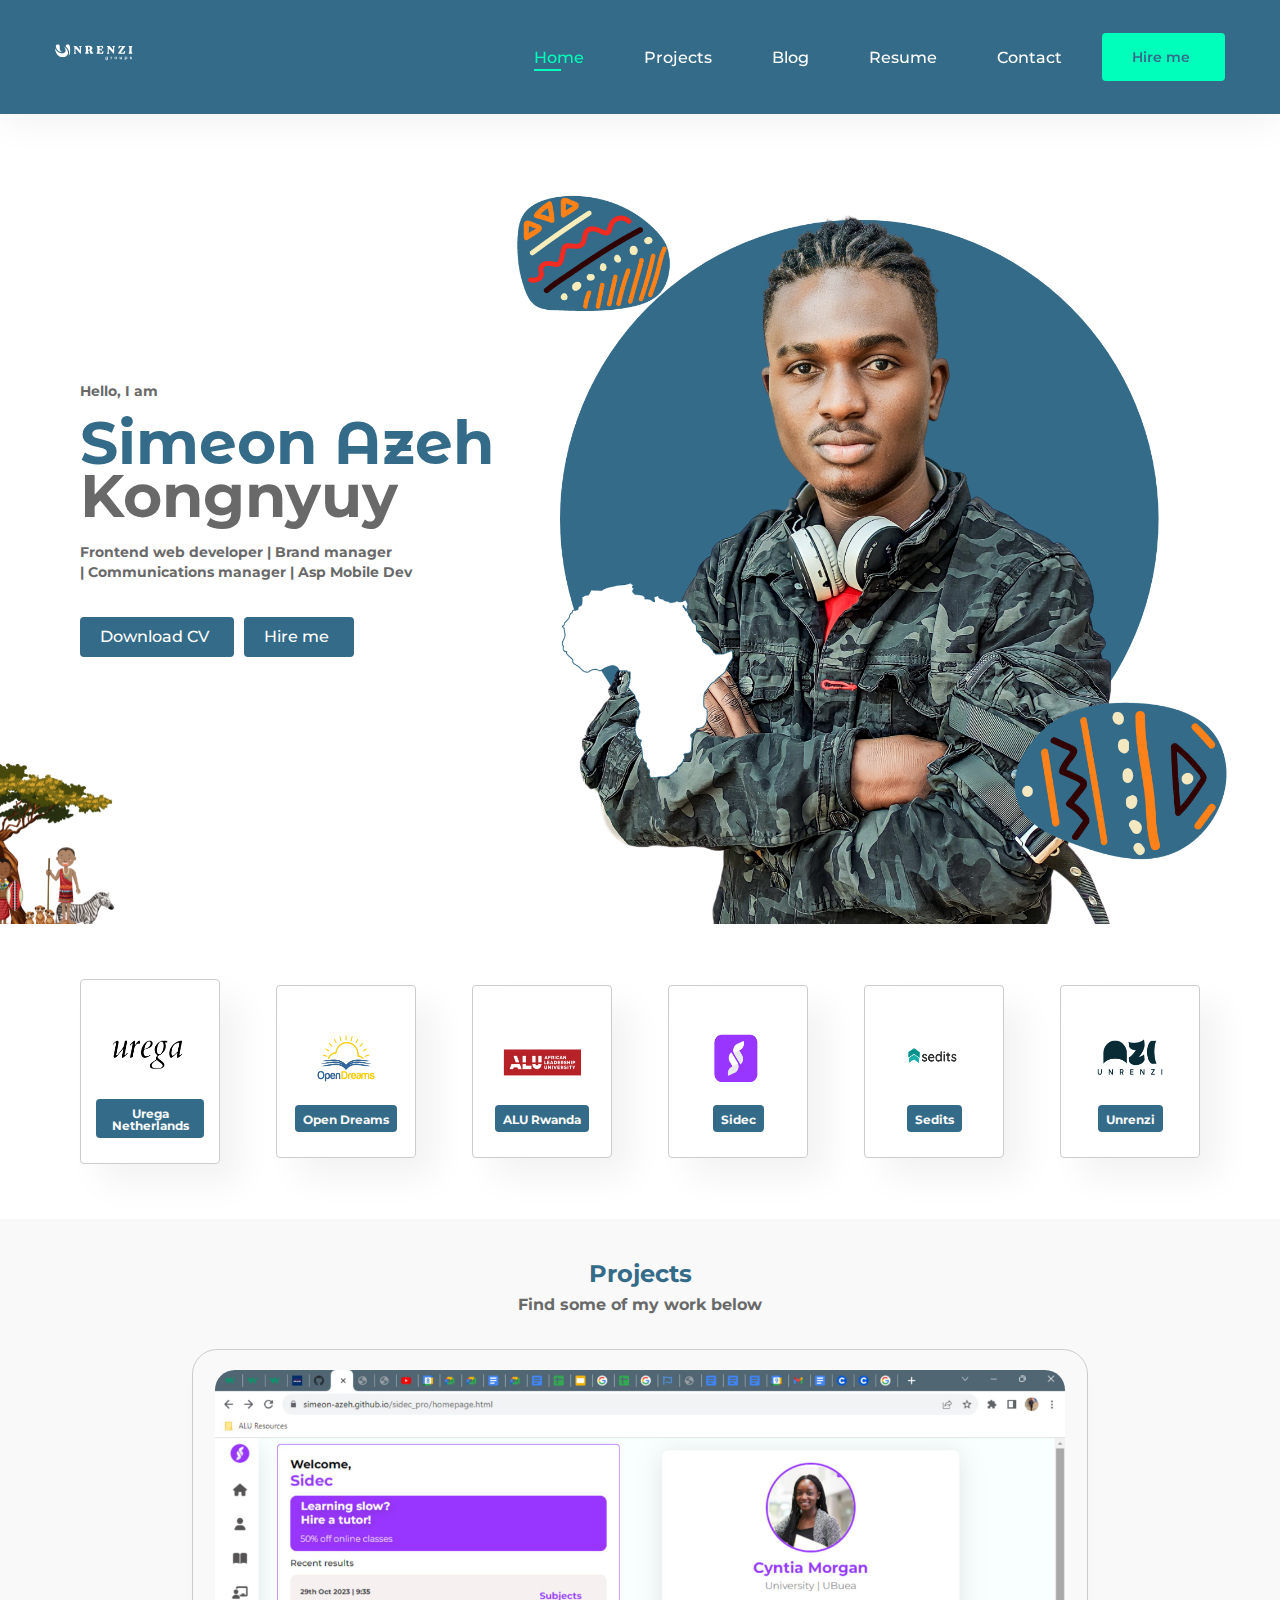
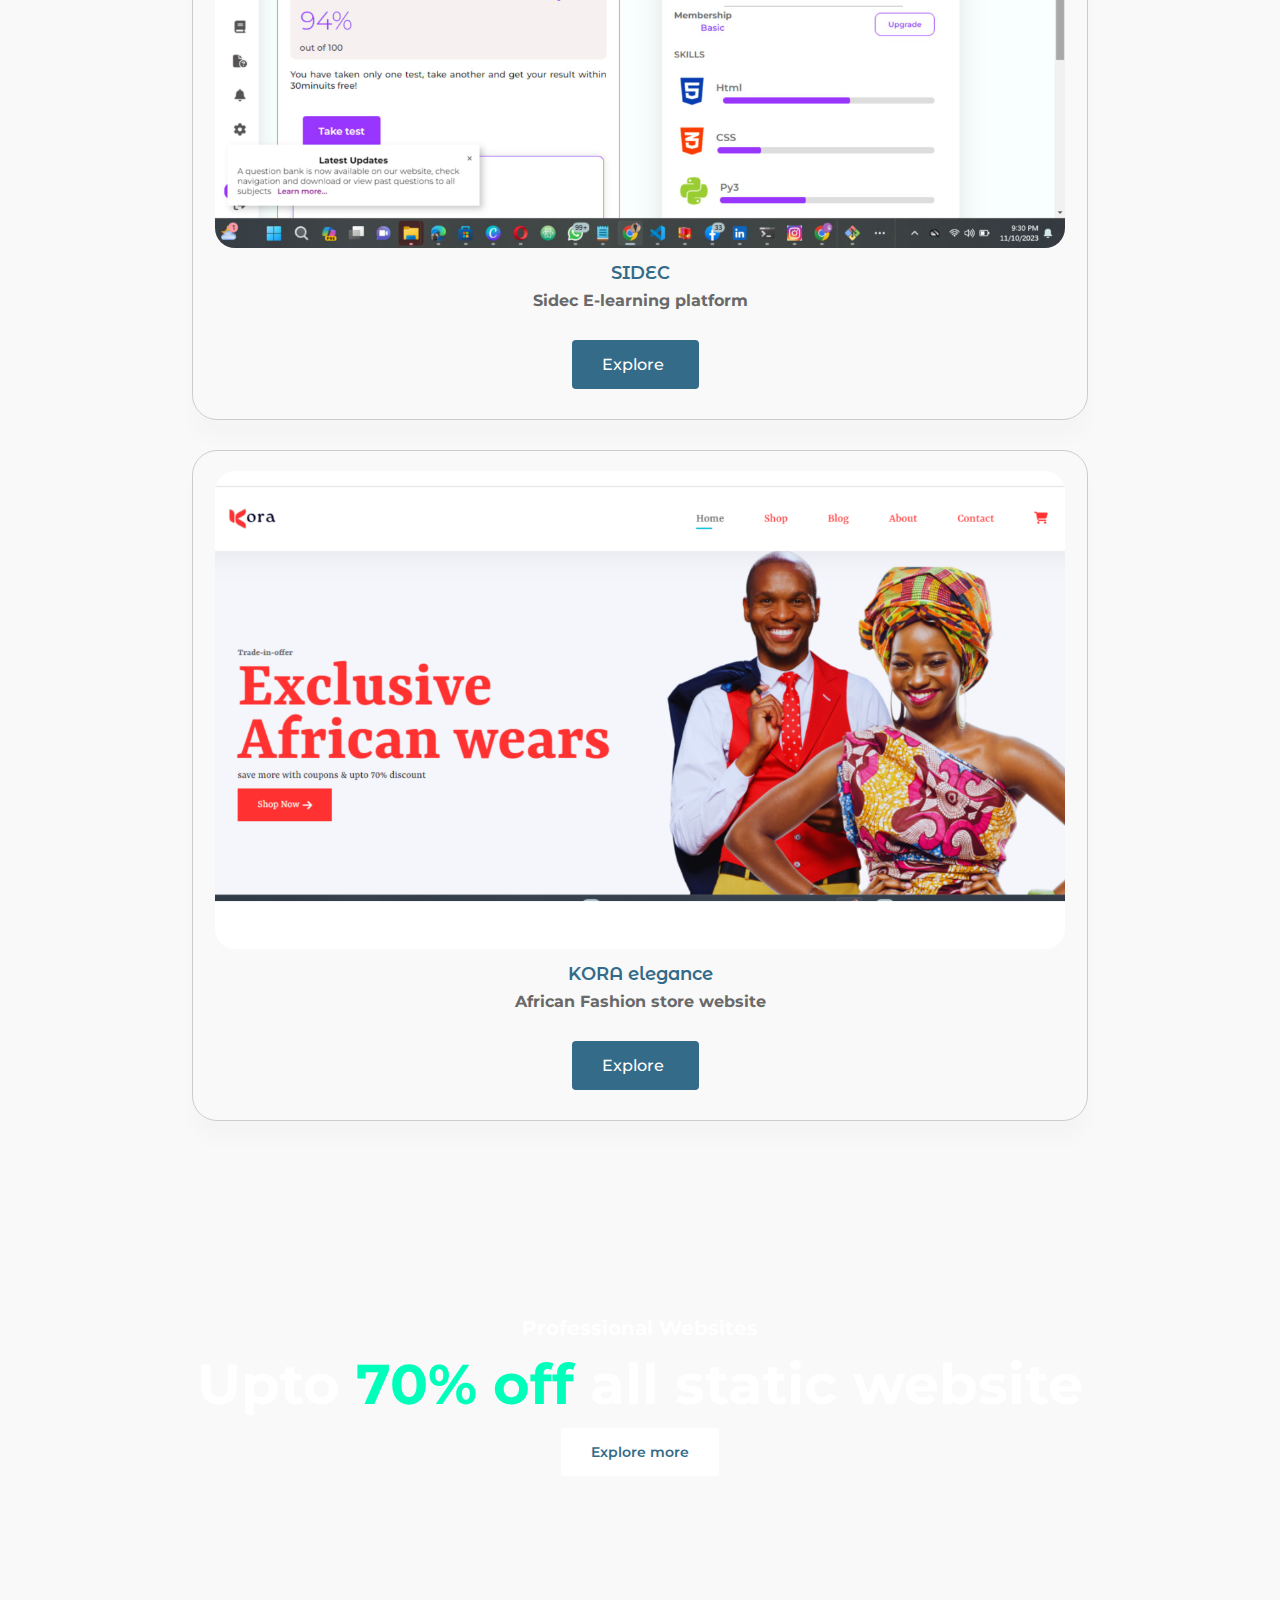
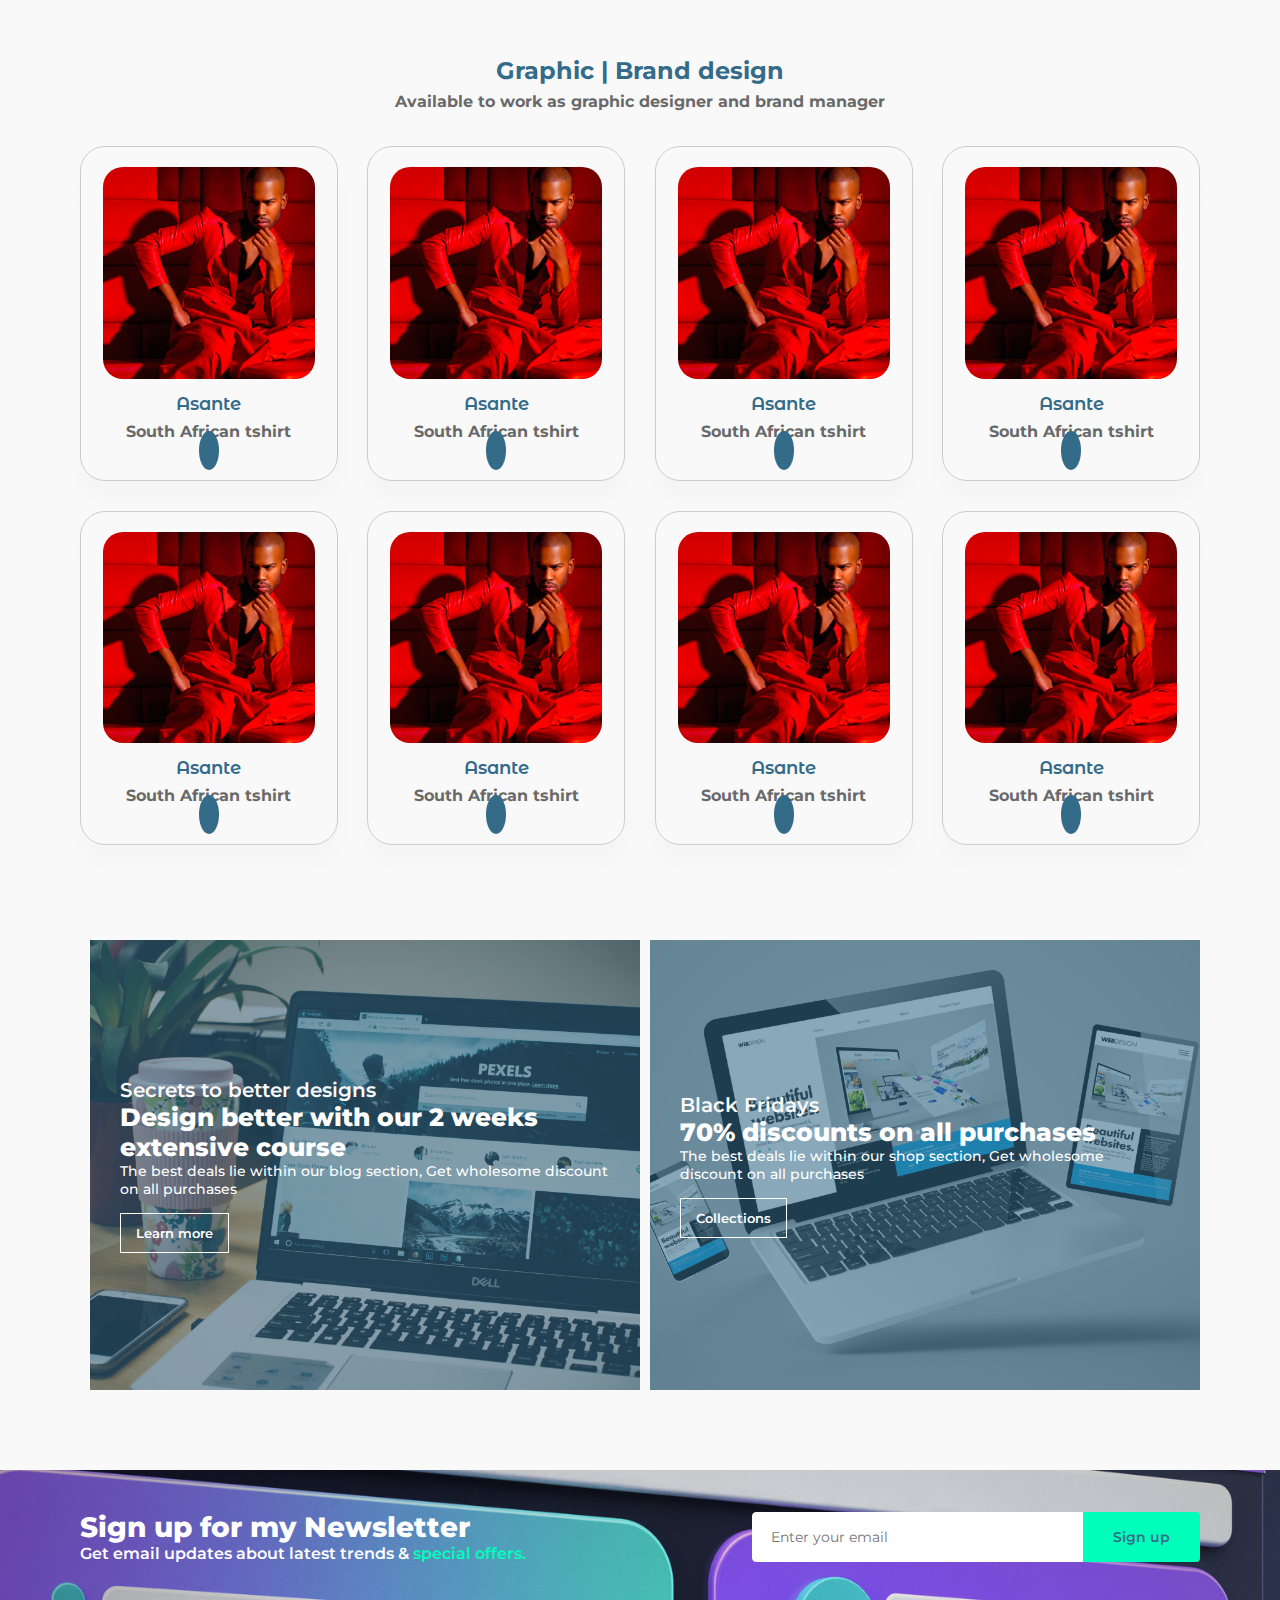
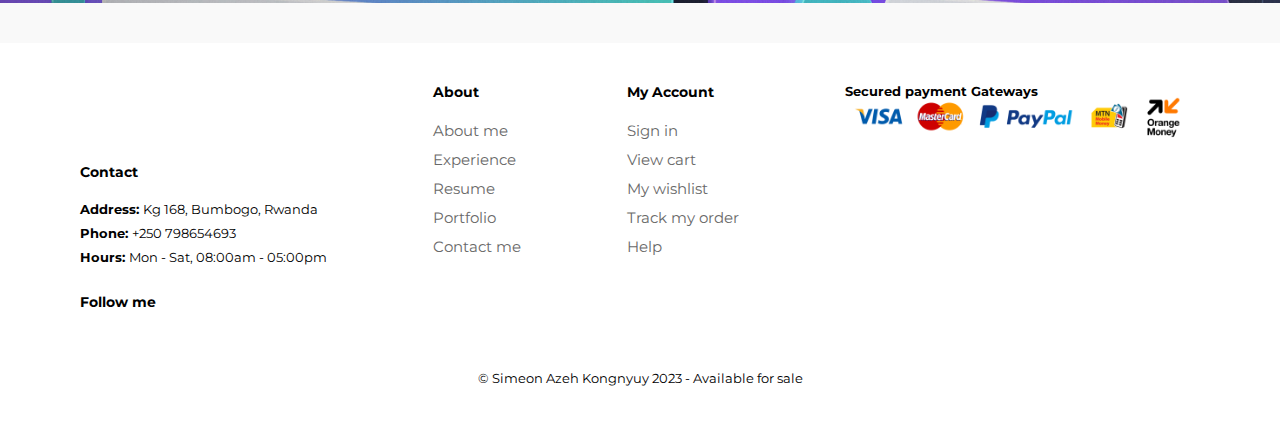
==== index.html @ 3a06b21d "first" ====
<!DOCTYPE html>
<html lang="en">
<head>
    <meta charset="UTF-8">
    <meta name="viewport" content="width=device-width, initial-scale=1.0">
    <title>kora</title>
    <link rel="stylesheet" href="style.css">
    <link rel="icon" href="images/1.png" type="image/png">
    <link rel="stylesheet" href="https://cdnjs.cloudflare.com/ajax/libs/font-awesome/6.4.2/css/all.min.css" integrity="sha512-z3gLpd7yknf1YoNbCzqRKc4qyor8gaKU1qmn+CShxbuBusANI9QpRohGBreCFkKxLhei6S9CQXFEbbKuqLg0DA==" crossorigin="anonymous" referrerpolicy="no-referrer" />
    <link rel="preconnect" href="https://fonts.googleapis.com">
    <link rel="preconnect" href="https://fonts.googleapis.com">
    <link rel="preconnect" href="https://fonts.gstatic.com" crossorigin>
    <link href="https://fonts.googleapis.com/css2?family=Montserrat+Alternates:wght@200;300;400;500;600;700;800;900&family=Montserrat:ital,wght@0,100;0,300;0,400;0,500;0,600;0,700;0,800;0,900;1,900&display=swap" rel="stylesheet">
</head>
<body>
    <section id="header">
        <a href="#"><img src="images/logo.svg" class="logo"></a>
        <div>
            <ul id="navbar">
                <li><a href="index.html" class="active">Home</a></li>
                <li><a href="shop.html">Projects</a></li>
                <li><a href="blog.html">Blog</a></li>
                <li><a href="about.html">Resume</a></li>
                <li><a href="contact.html">Contact</a></li>
                <button class="normal hire">Hire me<i class="fa-solid fa-arrow-right"></i></button>
                <a href="#" id="close"><i class="fa-solid fa-xmark"></i></a>
            </ul>
        </div>
        <div id="mobile">
            <i id="bar" class="fa-solid fa-bars"></i>
        </div>
    </section>

    <section id="hero">
        <h4>Hello, I am</h4>
        <h2>Simeon Azeh
            <br><span>Kongnyuy</span></h2>
        <h4>Frontend web developer | Brand manager <br>
            | Communications manager | Asp Mobile Dev</h4></p>
        <div class="hero-buts">
            <button class="normal hire">Download CV<i class="fa-solid fa-download"></i></button>
            <button class="normal hire">Hire me<i class="fa-solid fa-arrow-right"></i></button>
        </div>
    </section>

    <section id="feature" class="section-p1">
        <div class="fe-box">
            <img src="images/4.png">
            <a href="https://urega.org/" class="tooltip" target="_blank" title="Visit the company website"><h6>Urega Netherlands</h6></a>
        </div>

        <div class="fe-box">
            <img src="images/5.png">
            <a href="https://open-dreams.org/" class="tooltip" target="_blank" title="Visit the company website"><h6>Open Dreams</h6></a>
        </div>

        <div class="fe-box">
            <img src="images/3.png">
            <a href="https://www.alueducation.com/" class="tooltip" target="_blank" title="Visit the company website"><h6>ALU Rwanda</h6></a>
        </div>

        <div class="fe-box">
            <img src="images/discounts.png">
            <a href="#" class="tooltip" title="Visit the company website"><h6>Sidec</h6></a>
        </div>

        <div class="fe-box">
            <img src="images/2.png">
            <h6>Sedits</h6>
        </div>

        <div class="fe-box">
            <img src="images/6.png">
            <h6>Unrenzi</h6>
        </div>
    </section>

    <section id="product1" class="section-p1">
        <h2>Projects</h2>
        <h5>Find some of my work below</h5>
        <div class="pro-container">
            <div class="pro">
                <img src="images/15.jpg" alt="asante">
                <div class="des">
                    <span>SIDEC</span>
                    <h5>Sidec E-learning platform</h5>
                </div>
                    <button class="normal e-buts">Explore<i class="fa-solid fa-arrow-right"></i></button>
            </div>

            <div class="pro">
                <img src="images/14.jpg" alt="asante">
                <div class="des">
                    <span>KORA elegance</span>
                    <h5>African Fashion store website</h5>
                </div>
                <button class="normal e-buts">Explore<i class="fa-solid fa-arrow-right"></i></button>
            </div>

        </div>
    </section>

    <section id="banner" class="section-m1">
        <h4>Professional Websites</h4>
        <h2>Upto <span>70% off</span> all static website</h2>
        <button class="normal-2">Explore more</button>
    </section>

    <section id="product1" class="section-p1 section-col">
        <h2>Graphic | Brand design</h2>
        <h5>Available to work as graphic designer and brand manager</h5>
        <div class="pro-container-2">
            <div class="pro-2">
                <img src="images/7.jpg" alt="asante">
                <div class="des">
                    <span>Asante</span>
                    <h5>South African tshirt</h5>
                    <i class="fa-solid fa-eye"></i>
                 </div>

            </div>

            <div class="pro-2">
                <img src="images/7.jpg" alt="asante">
                <div class="des">
                    <span>Asante</span>
                    <h5>South African tshirt</h5>
                    <i class="fa-solid fa-eye"></i>
                 </div>

            </div>

            <div class="pro-2">
                <img src="images/7.jpg" alt="asante">
                <div class="des">
                    <span>Asante</span>
                    <h5>South African tshirt</h5>
                    <i class="fa-solid fa-eye"></i>
                 </div>

            </div>

            <div class="pro-2">
                <img src="images/7.jpg" alt="asante">
                <div class="des">
                    <span>Asante</span>
                    <h5>South African tshirt</h5>
                    <i class="fa-solid fa-eye"></i>
                 </div>

            </div>
            <div class="pro-2">
                <img src="images/7.jpg" alt="asante">
                <div class="des">
                    <span>Asante</span>
                    <h5>South African tshirt</h5>
                    <i class="fa-solid fa-eye"></i>
                 </div>

            </div>
            <div class="pro-2">
                <img src="images/7.jpg" alt="asante">
                <div class="des">
                    <span>Asante</span>
                    <h5>South African tshirt</h5>
                    <i class="fa-solid fa-eye"></i>
                 </div>

            </div>
            <div class="pro-2">
                <img src="images/7.jpg" alt="asante">
                <div class="des">
                    <span>Asante</span>
                    <h5>South African tshirt</h5>
                    <i class="fa-solid fa-eye"></i>
                 </div>

            </div>
            <div class="pro-2">
                <img src="images/7.jpg" alt="asante">
                <div class="des">
                    <span>Asante</span>
                    <h5>South African tshirt</h5>
                    <i class="fa-solid fa-eye"></i>
                 </div>

            </div>
           
        </div>
    </section>

    <section id="sm-banner" class="section-p1">
        <div class="banner-box">
            <h4>Secrets to better designs</h4>
            <h2>Design better with our 2 weeks extensive course</h2>
            <span>The best deals lie within our blog section, Get wholesome discount on all purchases</span>
            <button class="white">Learn more</button>
        </div>

        <div class="banner-box banner-box2">
            <h4>Black Fridays</h4>
            <h2>70% discounts on all purchases</h2>
            <span>The best deals lie within our shop section, Get wholesome discount on all purchases</span>
            <button class="white">Collections</button>
        </div>
    </section>

 
<section id="newsletter" class="section-p1 section-m1">
    <div class="newstext">
        <h4>Sign up for my Newsletter</h4>
        <p>Get email updates about latest trends & <span>special offers.</span></p>
    </div>
    <div class="form">
        <input type ="text" placeholder="Enter your email">
        <button class="normal">Sign up</button>
    </div>
</section>
    <button id="scrollToTopButton" onclick="scrollToTop()">
        <i class="fa-solid fa-angle-up"></i>
    </button>


<footer class="section-p1 img-con">
    <div class="col">
        <img id="img-logo" class="logo" src="images/logo.svg">
        <h4>Contact</h4>
        <p><strong>Address: </strong>Kg 168, Bumbogo, Rwanda</p>
        <p><strong>Phone: </strong>+250 798654693</p>
        <p><strong>Hours: </strong>Mon - Sat, 08:00am - 05:00pm</p>

        <div class="follow">
            <h4>Follow me</h4>
            <div class="icons">
                <i class="fa-brands fa-facebook"></i>
                <i class="fa-brands fa-square-instagram"></i>
                <i class="fa-brands fa-square-x-twitter"></i>
                <i class="fa-brands fa-pinterest"></i>
                <i class="fa-brands fa-youtube"></i>
            </div>
        </div>
    </div>

    <div class="col">
        <h4>About</h4>
        <a href="#">About me</a>
        <a href="#">Experience</a>
        <a href="#">Resume</a>
        <a href="#">Portfolio</a>
        <a href="#">Contact me</a>
    </div>

    <div class="col">
        <h4>My Account</h4>
        <a href="#">Sign in</a>
        <a href="#">View cart</a>
        <a href="#">My wishlist</a>
        <a href="#">Track my order</a>
        <a href="#">Help</a>
    </div>

    <div class="col install">
        <h5>Secured payment Gateways</h5>
        <img id="gateway-l" src="images/getway.png" alt="">
    </div>
    <div class="copyright">
        <p>&copy; Simeon Azeh Kongnyuy 2023 - Available for sale
        </p>
    </div>
</footer>

    <script>
        // Function to scroll to the top of the page
        function scrollToTop() {
            window.scrollTo({
                top: 0,
                behavior: 'smooth' // Add smooth scrolling behavior
            });
        }
    
        // Show the scroll-to-top button when the user scrolls down
        window.onscroll = function () {
            scrollFunction();
        };
    
        function scrollFunction() {
            var scrollToTopButton = document.getElementById("scrollToTopButton");
            if (document.body.scrollTop > 20 || document.documentElement.scrollTop > 20) {
                scrollToTopButton.style.display = "block";
            } else {
                scrollToTopButton.style.display = "none";
            }
        }
    </script>  

    <!--Javascript for toggling navbar on smaller screen-->
    <script>
        const bar = document.getElementById('bar');
        const close = document.getElementById('close');
        const nav = document.getElementById('navbar');

        if (bar) {
            bar.addEventListener ('click', () =>{
                nav.classList.add('active')
            })
        }

        if (close) {
            close.addEventListener ('click', () => {
                nav.classList.remove('active');
            })
        }
    </script>
</body>
</html>
---- style.css ----
* {
    margin: 0;
    padding: 0;
    box-sizing: border-box;
    font-family: 'Montserrat', sans-serif;

}
:root {
    --primary-color: #336b89;
}
body {
    background: #f9f9f9;
}
#header {
display: flex;
align-items: center;
justify-content: space-between;
padding: 5px 15px;
background: #336b89;
box-shadow: 0 10px 35px 0 rgba(0, 0, 0, 0.05);
z-index: 999;
position: sticky;
top: 0;
left: 0;

}
#header img {
    width: 100%;
    height: 100px;
    margin-left: 20px;
}
#navbar {
    display: flex;
    align-items: center;
    justify-content: center;
}
#navbar li {
    list-style: none;
    position: relative;
    padding: 0 20px;
    margin-right: 20px;
}
#navbar .hire {
    margin-right: 40px;
}
#navbar .hire .fa-arrow-right {
    margin-left: 5px;
}

#navbar li a{
    text-decoration: none;
    font-size: 16px;
    color: #fff;
    font-weight: 500;
    transition: all 0.4s ease;
}

#navbar li a:hover,
#navbar li a.active {
    color: #00FFBA;
}
#navbar li a.active::after,
#navbar li a:hover::after {
    content: "";
    width: 30%;
    height: 2px;
    background: #00FFBA;
    position: absolute;
    bottom: -4px;
    left: 20px;
}
#mobile {
display: none;
align-items: center;
}
#close {
display: none;
}
.normal {
font-size: 14px;
font-weight: 600;
padding: 15px 30px;
color: #336b89;
background-color: #00FFBA;
border-radius: 4px;
cursor: pointer;
border: none;
outline: none;
transition: 0.2s ease;
}
.normal-2 {
    font-size: 14px;
font-weight: 600;
padding: 15px 30px;
color: #336b89;
background-color: #fff;
border-radius: 4px;
cursor: pointer;
border: none;
outline: none;
transition: 0.2s ease;
}
button.normal-2:hover {
    background-color: #3789b6;
}
.white {
font-size: 13px;
font-weight: 600;
padding: 11px 15px;
color: #fff;
background-color: transparent;
cursor: pointer;
border: 1px solid #fff;
outline: none;
transition: 0.3s ease;
}

#hero {
background-image: url("images/herobanner.png");
height: 90vh;
background-position: top 25% right 0;
background-size: cover;
padding: 0 80px;
display: flex;
flex-direction: column;
align-items: flex-start;
justify-content: center;

}
#hero h4 {
padding-bottom: 5px;
font-size: 14px;
color: #696969;
line-height: 20px;
}

#hero h2 {
color: #336b89;
font-size: 60px;
font-family: 'Montserrat Alternates', sans-serif;
line-height: 53px;
margin-top: 10px;
margin-bottom: 20px;
}
#hero h2 span {
    color: #696969;
    
}
#hero .hero-buts {
    display: flex;
    justify-content: center;
    align-items: center;
}
#hero .hero-buts button {
    margin: 30px 10px 0 0;
    border-radius: 4px;
    font-size: 16px;
    font-weight: 500;
    background-color: #336b89;
    padding: 10px 20px;
    color: #fff;
   
}
#hero .hero-buts button:hover {
    box-shadow: 0 0 0 2px #fff, 0 0 0 3px var(--primary-color);
}

#hero h1 {
font-weight: 400px;
margin-top: 10px;
}


#hero i {
font-size: 16px;
margin-left: 5px;
vertical-align: middle;
}

#hero .fa-arrow-right {
margin-top: 0;
}
#feature {
display: flex;
background-color: #fff;
align-items: center;
justify-content: space-between;
flex-wrap: wrap;
}
.section-p1 {
padding: 40px 80px;
}
.section-p1 .fe-box img {
margin-bottom: -10px;
width: 100%;
height: 100px;
}
#feature .fe-box {
width: 140px;
text-align: center;
padding: 25px 15px;
box-shadow: 20px 20px 34px rgba(0, 0, 0, 0.05);
border: 1px solid #ccc;
border-radius: 4px;
margin: 15px 0;
transition: 0.3s ease;
}

#feature .fe-box:hover {
box-shadow: 10px 10px 54px rgba(70, 622, 211, 0.1);
}

#feature .fe-box h6 {
display: inline-block;
padding: 9px 8px 6px 8px;
line-height: 1;
border-radius: 4px;
color: #f9f9f9;
background-color: #336b89;
font-size: 12px;
}

#product1 {
text-align: center;
background-color: #f9f9f9;
}

.section-col {
background-color: #fff;
}
#product1 h2 {
color: #336b89;
}

#product1 .pro-container {
display: flex;
align-items: center;
justify-content: center;
padding-top: 20px;
flex-wrap: wrap;
}
#product1 .pro-container-2 {
    justify-content: space-between;
}


#product1 .pro {
position: relative;
text-align: center;
width: 80%;
min-width: 200px;
border-radius: 25px;
cursor: pointer;
padding: 10px 22px;
border: 1px solid #ccc;
margin: 15px 0;
box-shadow: 0px 20px 20px 0 rgba(0, 0, 0, 0.02);
transition: 0.3s ease;
}
#product1 .pro-2 {
    position: relative;
    text-align: center;
    width: 28%;
    min-width: 200px;
    border-radius: 25px;
    cursor: pointer;
    padding: 10px 22px;
    border: 1px solid #ccc;
    margin: 15px -10 -10px 10px;
    box-shadow: 0px 20px 20px 0 rgba(0, 0, 0, 0.02);
    transition: 0.3s ease;
    }
#product1 .pro .e-buts {
    margin: 20px 10px 20px 0;
    border-radius: 4px;
    font-size: 16px;
    font-weight: 500;
    background-color: #336b89;
    color: #fff;
    transition: 0.3s ease;
}
#product1 .pro .e-buts i {
    margin-left: 5px;
}
#product .pro .e-buts:hover {
   color: #3789b6;
}
#product1 .pro:hover,
#product1 .pro-2:hover {
box-shadow: 0px 20px 20px 0 rgba(0, 0, 0, 0.05);
}

#product1 .pro img,
#product1 .pro-2 img {
width: 100%;
border-radius: 20px;
margin-top: 10px;
}

#product1 .pro .des,
#product1 .pro-2 .des {
text-align: center;
padding: 10px 0;
}

#product1 .pro .des span,
#product1 .pro-2 .des span {
color: #336b89;
font-size: 18px;
font-weight: 600;
text-align: center;
font-family: 'Montserrat Alternates', sans-serif;

}
#product1 .pro .des h5,
#product1 .pro-2 .des h5 {
padding-top: 7px;
color: #696969;
font-size: 16px;
}
#product1  h5{
    padding-top: 7px;
    color: #696969;
    font-size: 16px;
    }

#product1 .des .fa-eye {
    background-color: #336b89;
    color: #fff;
    padding: 10px 10px;
    border-radius:50%;
    margin-top: 20px;
    transition: 0.3s ease;
}
#product1 .des .fa-eye:hover {
    background-color: #3789b6;
}

#product1 .pro .des h4,
#product1 .pro-2 .des h4 {
padding-top: 7px;
font-size: 16px;
font-weight: 400;
color: #696969;
}
#product1 .pro-container-2 {
    display: flex;
justify-content: space-between;
padding-top: 20px;
flex-wrap: wrap;
}
#product1 .pro-2 {
    position: relative;
    width: 23%;
    min-width: 250px;
    border-radius: 25px;
    cursor: pointer;
    padding: 10px 22px;
    border: 1px solid #ccc;
    margin: 15px 0;
    box-shadow: 0px 20px 20px 0 rgba(0, 0, 0, 0.02);
    transition: 0.3s ease;
    }


#scrollToTopButton {
display: none; /* Initially hide the button */
position: fixed;
bottom: 20px;
right: 30px; /* Adjust the right position */
background-color: #336b89; /* Button background color */
color: #fff; /* Text color */
border: none;
border-radius: 10px; /* Make it a circle */
cursor: pointer;
padding: 10px;
z-index: 99; /* Ensure it's above other content */
transition: 0.5s ease ;
font-weight: 600;
}
    #scrollToTopButton i {
font-size: 20px;
font-weight: 600;
}

#scrollToTopButton:hover {
color: #f9f9f9;
background-color: #3789b6; /* Hover color */
}
.section-m1 {
margin: 40px 0;
}

#banner {
display: flex;
flex-direction: column;
justify-content: center;
align-items: center;
text-align: center;
background-image: url("images/banner2.png");
width: 100%;
height: 40vh;
background-size: cover;
background-position: center;
}

#banner h4 {
color: #fff;
font-size: 20px;
}

#banner h2 {
color: #fff;
font-size: 56px;
padding: 10px 0;
}

#banner h2 span {
color: #00FFBA;
}
#banner button:hover {
color: #336b89;
background-color: #00FFBA;
}
#sm-banner {
display: flex;
justify-content: center;
align-items: center;
}
#sm-banner .banner-box {
display: flex;
flex-direction: column;
justify-content: center;
align-items: flex-start;
background-image: url("images/banner3.png");
min-width: 550px;
height: 50vh;
background-size: cover;
background-position: center;
padding: 30px;
margin-left: 10px;
}
#sm-banner .banner-box2 {
background-image: url("images/banner4.png");
}

#sm-banner h4 {
color: #f9f9f9;
font-size: 20px;
font-weight: 600;
}
#sm-banner h2 {
color: #fff;
font-size: 25px;
font-weight: 800;
}
#sm-banner span {
color: #fff;
font-size: 14px;
font-weight: 500;
padding-bottom: 15px;
}
#sm-banner .banner-box:hover button {
background-color: #fff;
color: #336b89;

}
#banner3 {
display: flex;
justify-content: space-between;
flex-wrap: wrap;
padding: 0 80px;
}

#banner3 .banner-box {
display: flex;
flex-direction: column;
justify-content: center;
align-items: flex-start;
background-image: url("images/banner5.png");
min-width: 30%;
height: 30vh;
background-size: cover;
background-position: center;
padding: 20px;
margin-bottom: 20px;
transition: 0.3s ease;
}


#banner3 h2 {
color: #ff3131;
background-color: #fff;
padding: 8px 15px;
margin-bottom: 10px;
font-weight: 900;
font-size: 22px;
}

#banner3 h3 {
color: #fff;
font-weight: 800;
font-size: 16px;
}
#banner3 .banner-box2 {
background-image: url("images/banner6.png");
}

#banner3 .banner-box3 {
background-image: url("images/banner7.png");
}
#newsletter {
display: flex;
justify-content: space-between;
flex-wrap: wrap;
align-items: center;
background-image: url("images/banner8.png");
background-repeat: no-repeat;
background-position: 20% 30%;
}
#newsletter h4 {
font-size: 28px;
font-weight: 800;
color: #fff;
}
#newsletter p {
font-size: 16px;
font-weight: 600;
color: #fff;
}
#newsletter p span {
color: #00FFBA;
}
#newsletter .form{
width: 40%;
display: flex;
}
#newsletter input {
height: 3.125rem;
padding: 0 1.25em;
font-size: 14px;
width: 100%;
border: 1px solid #fff;
border-radius: 4px;
outline: none;
border-top-right-radius: 0;
border-bottom-right-radius: 0;
}



#newsletter button {
white-space: nowrap;
border-top-left-radius: 0;
border-bottom-left-radius: 0;
}
#img-logo {
width: 100%;
height: 50px;
}
.img-con img {
max-width: 100%;
}
#apple-l {
height: 40px;
}
#google-l {
height: 60px;
}
#gateway-l {
height: 120px;
margin-top: -40px;
margin-left: -5px;
}
footer {
display: flex;
flex-wrap: wrap;
justify-content: space-between;
background-color: #fff;
}
footer .col {
display: flex;
flex-direction: column;
align-items: flex-start;
margin-bottom: 20px;
}

footer .logo {
margin-bottom: 30px;
margin-left: -40px;
}

footer h4 {
font-size: 14px;
padding-bottom: 20px;
}
footer p {
font-size: 13px;
margin: 0 0 8px 0;
}

footer a {
font-size: 15px;
text-decoration: none;
color: #696969;
margin-bottom: 10px;
transition: 0.3s ease;
}
footer .follow {
margin-top: 20px;
}
footer .follow i {
color: #696969;
padding-right: 4px;
cursor: pointer;
transition: 0.3s ease;
}
footer .install .row {
border: 1px solid #ccc;
border-radius: 6px;
}
footer .install img {
margin: 10px 0 15px 0;
}
footer .follow i:hover, 
footer a:hover {
color: #336b89;
}
footer .copyright {
width: 100%;
text-align: center;
}
#page-header {
    background: url("images/banner2.png");
    width: 100%;
    height: 40vh;
    background-size: cover;
    display: flex;
    justify-content: center;
    text-align: center; 
    flex-direction: column;
    padding: 14px;
}
#page-header h2,
#page-header p {
    color: #fff;
    
}
#page-header h2 {
    font-size: 36px;
}

#pagination {
    text-align: center;
}
#pagination a {
    text-decoration:none ;
    background-color: #ff3131;
    color: #fff;
    padding: 15px 20px;
    border-radius: 4px;
    font-weight: 600;
}
#pagination a i {
    font-size: 16px;
    font-weight: 600;
}

/* Single product */
#prodetails {
    display: flex;
    margin-top: 20px;
}
#prodetails .single-pro-image {
    width: 40%;
    margin: 50px;
}
.small-img-group {
    display: flex;
    justify-content: space-between;
}
.small-img-col {
    flex-basis: 24%;
    cursor: pointer;
}
#prodetails .single-pro-details {
    width: 50%;
    padding-top: 30px;
}
#prodetails .single-pro-details h4 {
    padding: 40px 0 20px 0;
    color: #ff3131;
}
#prodetails .single-pro-details h2 {
    font-size: 26px;
}
#prodetails .single-pro-details select {
    display: block;
    padding: 5px 10px;
    margin-bottom: 20px;
}
#prodetails .single-pro-details input {
    width: 50px;
    height: 47px;
    padding-left: 10px;
    font-size: 16px;
    margin-right: 10px;
}
#prodetails .single-pro-details button {
    background: #ff3131;
    color: #fff;
}
#prodetails .single-pro-details input:focus {
    outline: none;
}
#prodetails .single-pro-details span {
    line-height: 25px;
  
}
#page-header.blog-header {
    background-image: url("images/banner3.png");
}
#blog {
    padding: 150px 150px 0 150px;
}
#blog .blog-box {
    display: flex;
    align-items: center;
    position: relative;
    width: 100%;
}
#blog .blog-img {
    width: 50%;
    margin-right: 40px;
    padding-bottom: 90px;
}
#blog img {
    width: 100%;
    height: 300px;
    object-fit: cover;
}
#blog .blog-details {
    width: 50%;
}
#blog .blog-details a {
    text-decoration: none;
    font-size: 11px;
    color: #333;
    font-weight: 700;
    position: relative;
    transition: all 0.3s ease;
}
#blog .blog-details a::after {
    content: "";
    width: 50px;
    height: 1px;
    background-color: #333;
    position: absolute;
    top: 5px;
    right: -60px;
}
#blog .blog-details a:hover {
    color: #ff3131;
}
#blog .blog-details a:hover::after {
    background-color: #ff3131;
}
#blog .blog-box h1 {
    position: absolute;
    top: -70px;
    left: 0;
    font-size: 90px;
    font-weight: 800;
    color: #c9cbce;
    z-index: -9;
}
#blog .blog-details h4 {
    margin-bottom: 20px;
}
#blog .blog-details p {
    margin-top: 5px;
}
#page-header.about-header {
    background-image: url("images/blogbanner.png");
}
#about-head {
    display: flex;
    align-items: center;
}
#about-head img {
    width: 50%;
    height: auto;
}
#about-head div {
    padding-left: 40px;
}
#about-app {
    text-align: center;
}
#about-app .video {
    width: 60%;
    height: 100%;
    margin: 30px auto 0 auto;
}
#about-app .video video {
    width: 100%;
    height: 100%;
    border-radius: 20px;
    outline: none;
}


@media (max-width:799px) {
.section-p1 {
    padding: 40px 40px;
}
#mobile i {
    color: #fff;
}
#navbar {
    display: flex;
    flex-direction: column;
    align-items: flex-start;
    justify-content: flex-start;
    position: fixed;
    top: 0;
    right: -300px;
    height: 100vh;
    width: 300px;
    background-color: #fff;
    box-shadow: 0 40px 60px rgba(0, 0, 0, 0.1);
    padding: 80px 0 0 10px;
    transition: 0.3s;
}
#navbar li {
    margin-bottom: 25px;
}
#navbar li a {
    
    color: #336b89;
    
}
button.normal {
    color: #fff;
    background-color: #336b89;
    margin-left: 20px;
    
}
#mobile {
    display: flex;
    align-items: center;
}
#mobile i {
    color: #fff;
    font-size: 24px;
    padding-left: 20px;
}
#close {
    display: initial;
    position: absolute;
    top: 30px;
    left: 30px;
    color: #336b89;
    font-size: 24px;
}
#navbar.active {
    right: 0px;
}
#navbar li a:hover, #navbar li a.active {
    color: #336b89;
}
#lg-bag {
    display: none;
}
#hero {
    height: 80vh;
    padding: 0 40px;
    background-image: url("images/bannersm.png");
    background-position: top 100% right 10%;
}
#hero h2 {
    font-size: 50px;
    line-height: 60px;
}
#feature {
    justify-content: center;
}
#feature .fe-box {
    margin: 15px 15px;
}
#product1 ,.pro-container {
    justify-content: center;
}
#product1 .pro {
    margin: 45px;
}
#banner {
    height: 20vh;
}
#banner h2 {
    font-size: 32px;
}
#sm-banner {
    display: flex;
    justify-content: space-between;
    gap: 1;
    flex-wrap: wrap;
    padding: 10px;
   
}
#sm-banner .banner-box {
    min-width: 100%;
    height: 30vh;
    margin-bottom: 20px;
}
#banner3 .banner-box {
    width: 23%;
}
#newsletter .form {
    width: 65%;
    margin-top: 20px;
}
}
@media (max-width: 499px) {
    #header img {
        
        margin-left: 8px;
    }
#hero {
    padding: 0 30px;
    background-image: url("images/bannersmm3.png");
   
}
.section-p1 {
    padding: 20px;
}
#hero h2 {
font-size: 34px;
line-height: 35px;
}
#hero h4 {
    padding-bottom: 5px;
    margin-top: -10px;
    font-size: 10px;
    
}
#hero .hero-buts {
    display: flex;
    flex-direction: column;
}
#hero .hero-buts button {
    margin: 20px 10px 0 0;
    border-radius: 4px;
    font-size: 14px;
    font-weight: 500;
    background-color: #336b89;
}
#product1 .pro {
    width: 100%;
}
#banner {
    height: 40vh;
}
#product1 .pro-container-2 {
    justify-content: center;
  
}
#sm-banner {
    padding-right: 25px;
}
#sm-banner .banner-box {
    height: 40vh;
   
}
#sm-banner .banner-box2 {
    margin-top: 20px;
    margin-left: 10px;
}
#banner3 {
padding: 0 20px;
}
#banner3 .banner-box {
width: 100%;
}
#newsletter {
padding: 40px 20px;
}
#newsletter .form {
width: 100%;
}
footer .copyright {
text-align: start;
}
#product1 .pro-container {
padding-top: 10px;

}
#banner h2 {
font-size: 28px;
}
#prodetails {
    display: flex;
    flex-direction: column;
}
#prodetails .single-pro-image {
    width: 80%;
    margin-right: 0px;
    padding-right: 25px;
}
#prodetails .single-pro-details {
    width: 100%;
}
h6 {
   margin-top: -20px;
}
#blog {
    padding: 90px 30px 0 30px;
}
#blog .blog-details h4 {
    margin-top: -130px;
}
#about-head {
    flex-direction: column;
}
#about-head img {
    width: 100%;
    margin-bottom: 20px;
}
#about-head div {
    padding-left: 0px;
}
#about-app .video {
    width: 100%;
}
}
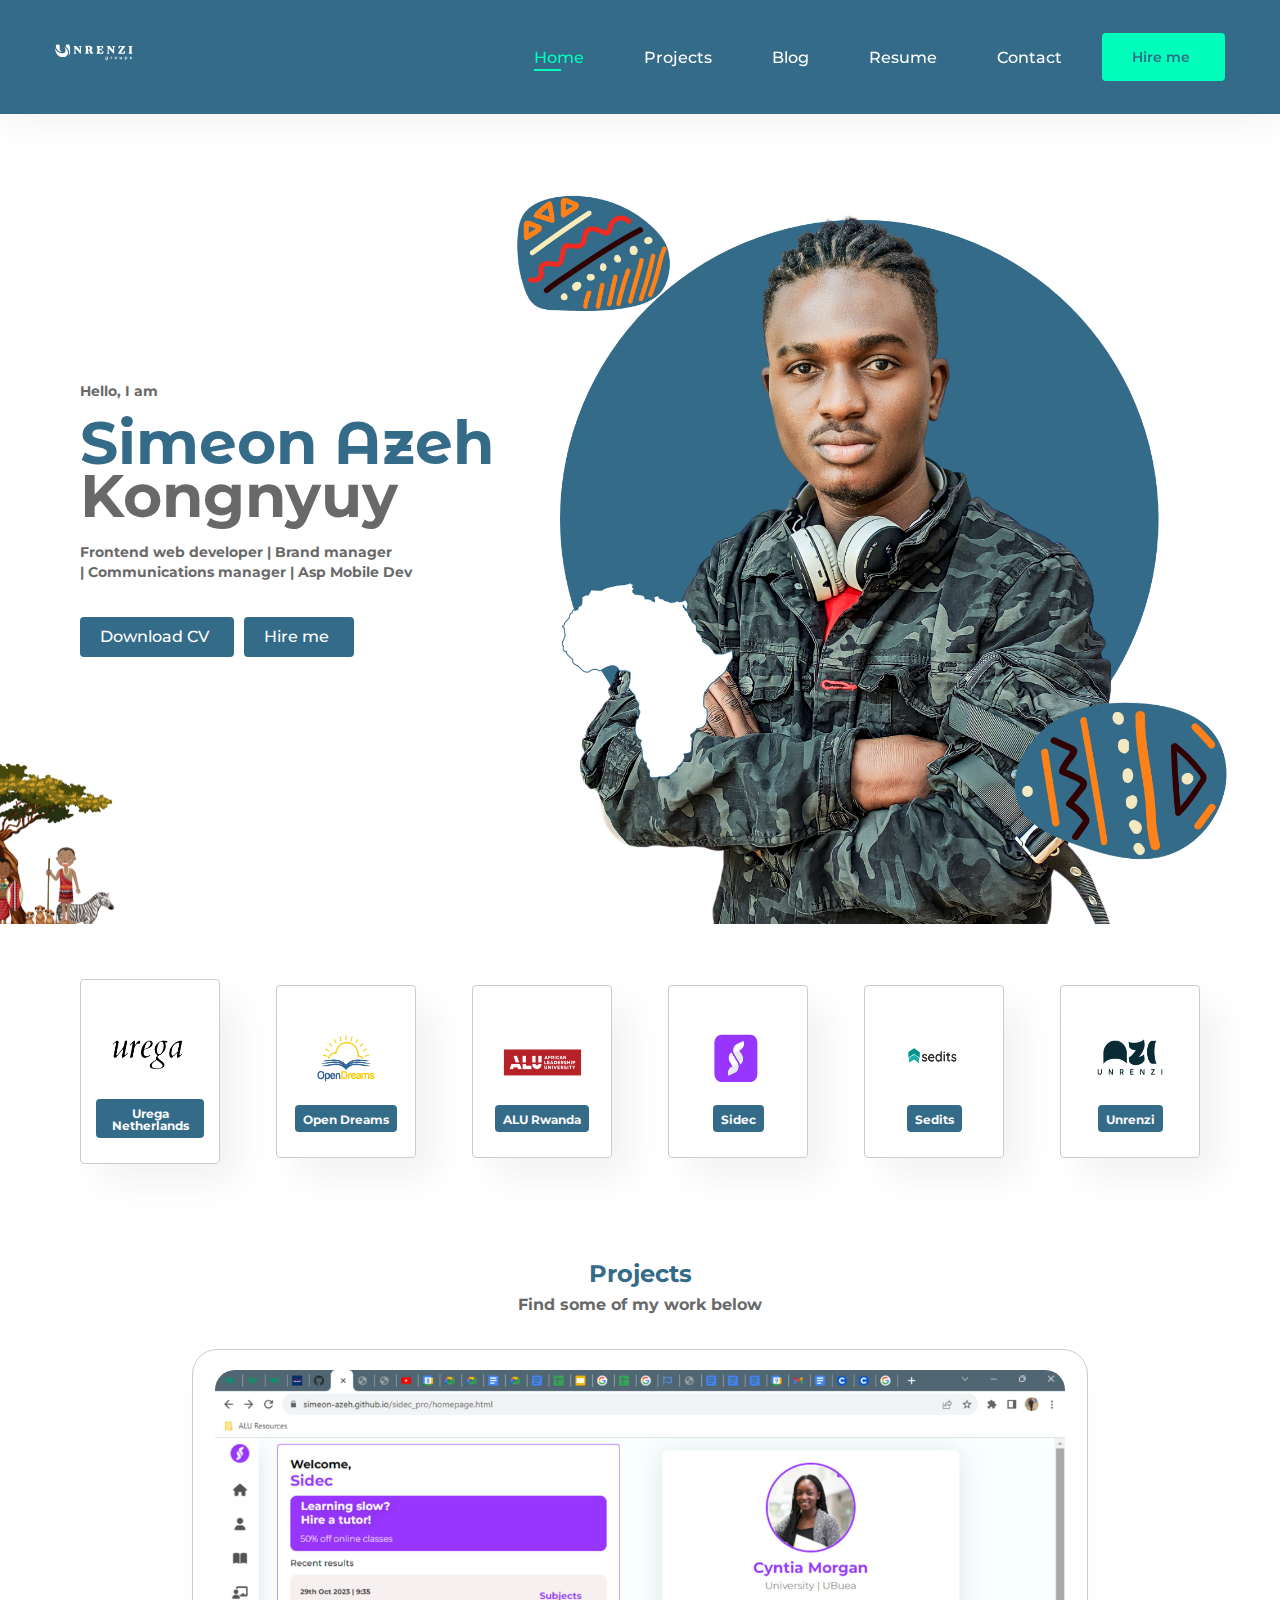
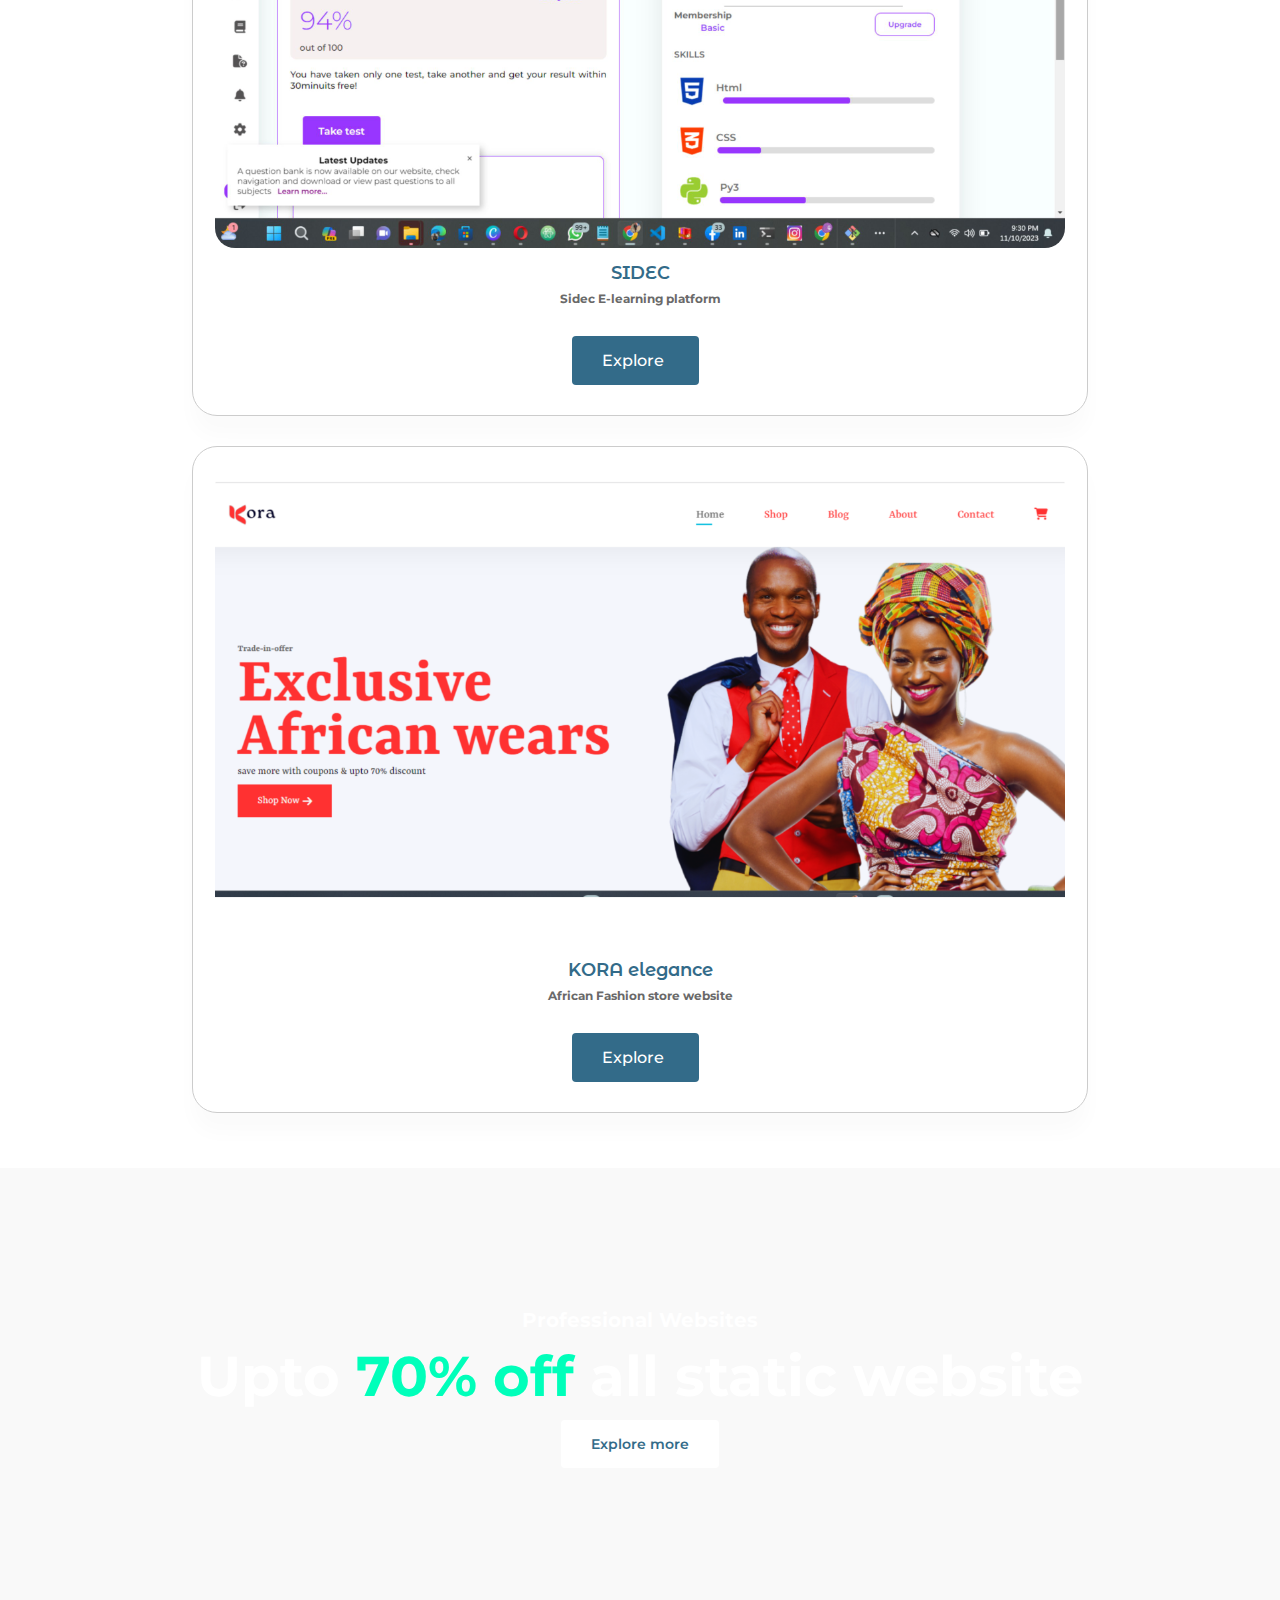
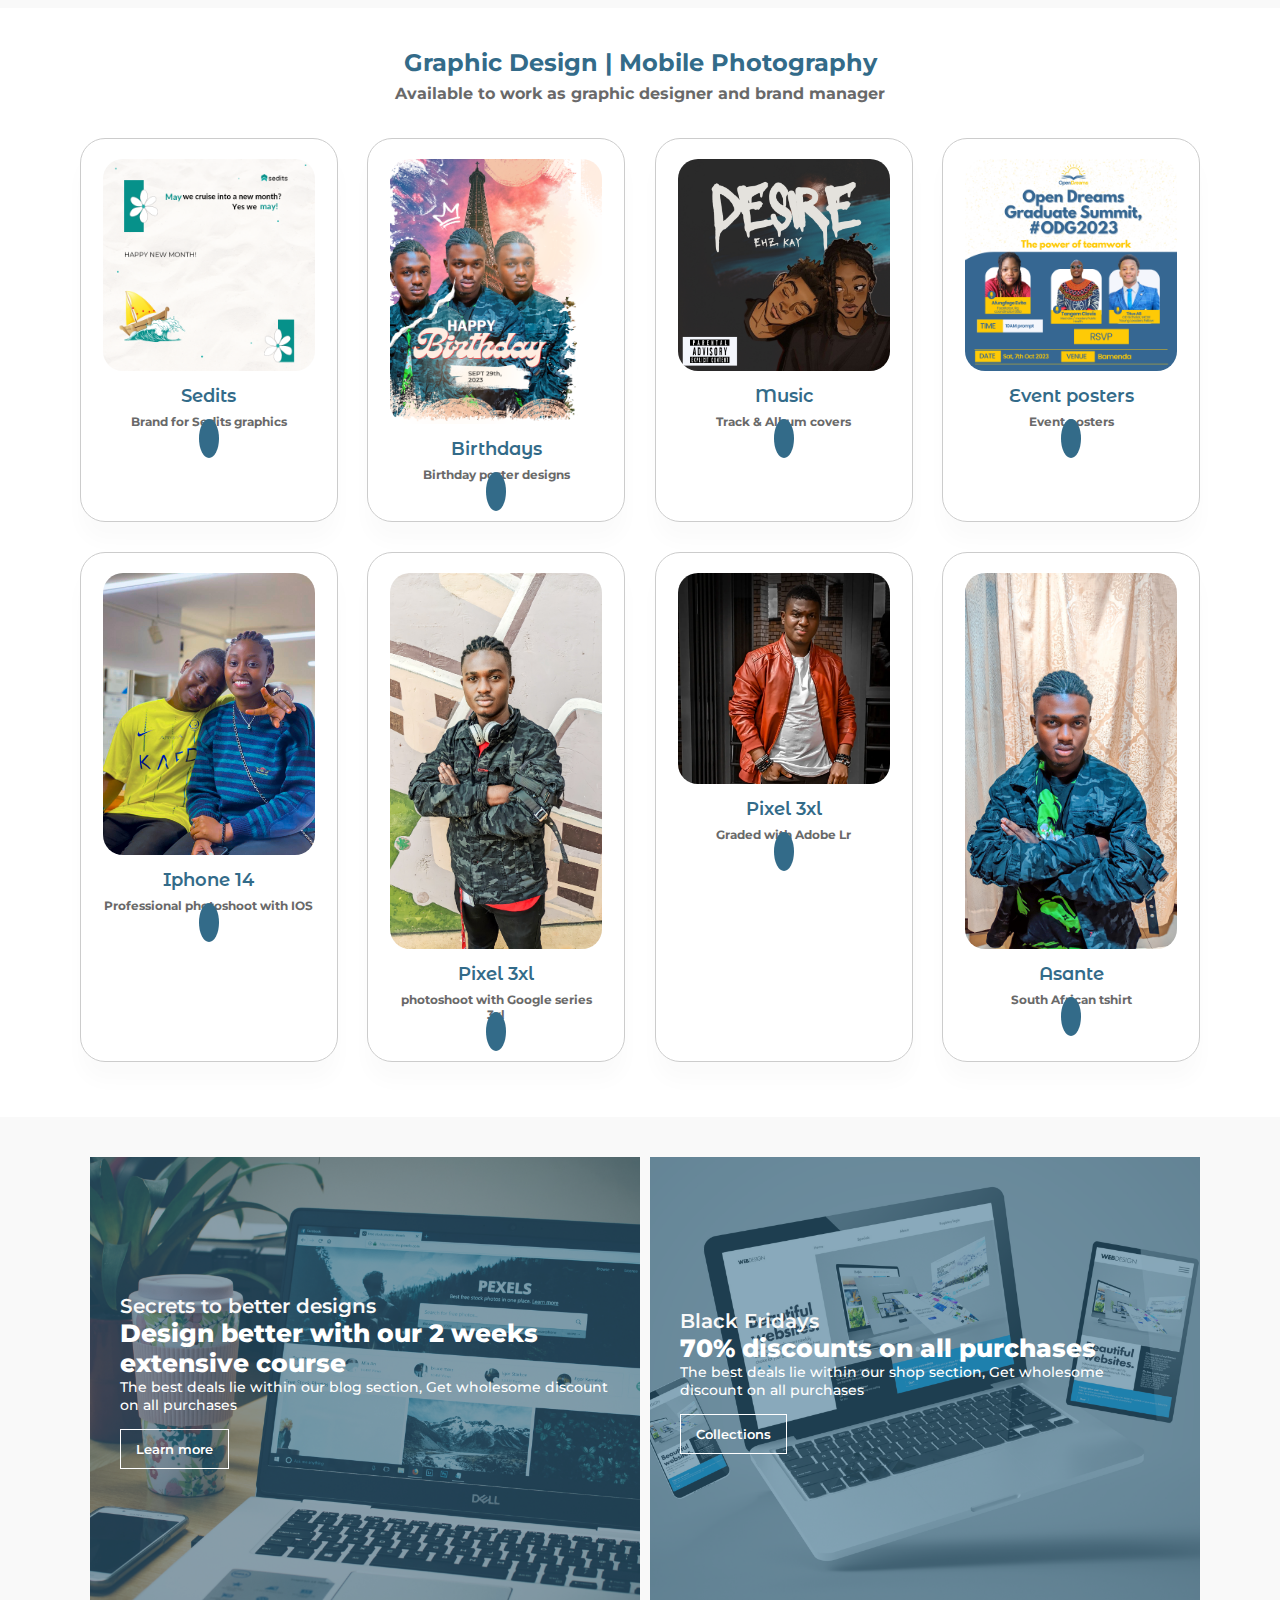
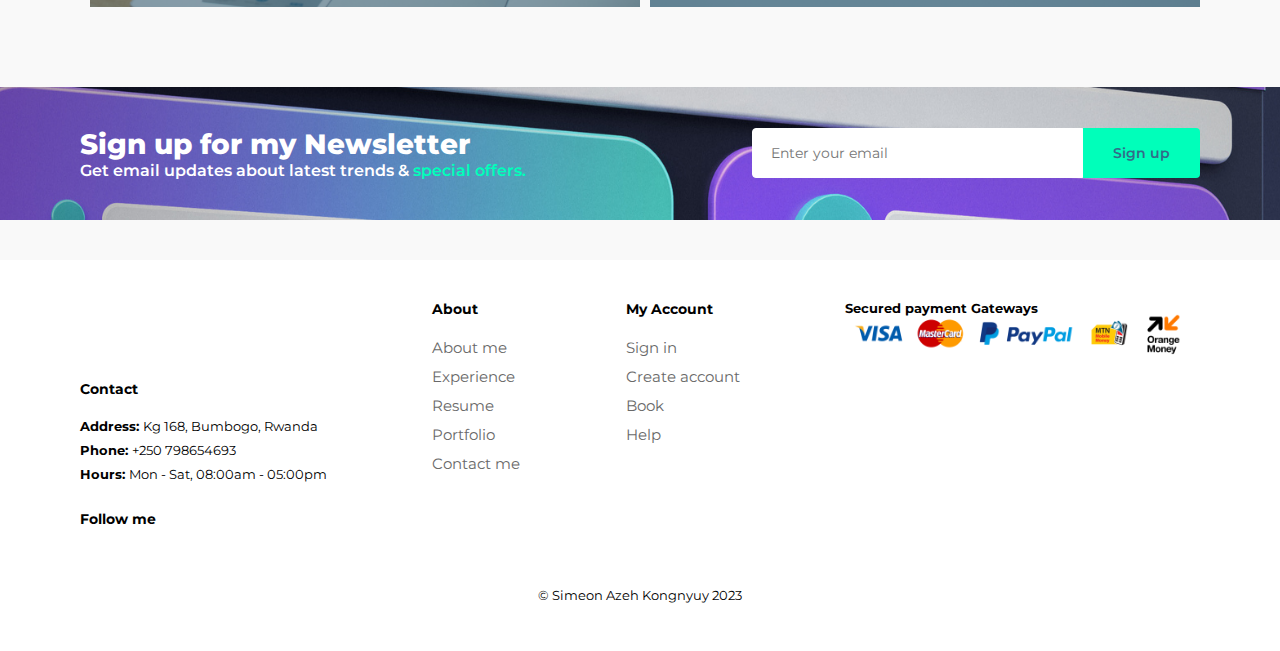
==== commit d160d82d: "second" ====
--- a/index.html
+++ b/index.html
@@ -107,77 +107,77 @@
     </section>
 
     <section id="product1" class="section-p1 section-col">
-        <h2>Graphic | Brand design</h2>
+        <h2>Graphic Design | Mobile Photography</h2>
         <h5>Available to work as graphic designer and brand manager</h5>
         <div class="pro-container-2">
             <div class="pro-2">
-                <img src="images/7.jpg" alt="asante">
-                <div class="des">
-                    <span>Asante</span>
-                    <h5>South African tshirt</h5>
-                    <i class="fa-solid fa-eye"></i>
-                 </div>
-
-            </div>
-
-            <div class="pro-2">
-                <img src="images/7.jpg" alt="asante">
-                <div class="des">
-                    <span>Asante</span>
-                    <h5>South African tshirt</h5>
-                    <i class="fa-solid fa-eye"></i>
-                 </div>
-
-            </div>
-
-            <div class="pro-2">
-                <img src="images/7.jpg" alt="asante">
-                <div class="des">
-                    <span>Asante</span>
-                    <h5>South African tshirt</h5>
-                    <i class="fa-solid fa-eye"></i>
-                 </div>
-
-            </div>
-
-            <div class="pro-2">
-                <img src="images/7.jpg" alt="asante">
-                <div class="des">
-                    <span>Asante</span>
-                    <h5>South African tshirt</h5>
-                    <i class="fa-solid fa-eye"></i>
-                 </div>
-
-            </div>
-            <div class="pro-2">
-                <img src="images/7.jpg" alt="asante">
-                <div class="des">
-                    <span>Asante</span>
-                    <h5>South African tshirt</h5>
-                    <i class="fa-solid fa-eye"></i>
-                 </div>
-
-            </div>
-            <div class="pro-2">
-                <img src="images/7.jpg" alt="asante">
-                <div class="des">
-                    <span>Asante</span>
-                    <h5>South African tshirt</h5>
-                    <i class="fa-solid fa-eye"></i>
-                 </div>
-
-            </div>
-            <div class="pro-2">
-                <img src="images/7.jpg" alt="asante">
-                <div class="des">
-                    <span>Asante</span>
-                    <h5>South African tshirt</h5>
-                    <i class="fa-solid fa-eye"></i>
-                 </div>
-
-            </div>
-            <div class="pro-2">
-                <img src="images/7.jpg" alt="asante">
+                <img src="images/seds.png" alt="asante">
+                <div class="des">
+                    <span>Sedits</span>
+                    <h5>Brand for Sedits graphics</h5>
+                    <i class="fa-solid fa-eye"></i>
+                 </div>
+
+            </div>
+
+            <div class="pro-2">
+                <img src="images/birth.png" alt="asante">
+                <div class="des">
+                    <span>Birthdays</span>
+                    <h5>Birthday poster designs</h5>
+                    <i class="fa-solid fa-eye"></i>
+                 </div>
+
+            </div>
+
+            <div class="pro-2">
+                <img src="images/music.png" alt="asante">
+                <div class="des">
+                    <span>Music</span>
+                    <h5>Track & Album covers</h5>
+                    <i class="fa-solid fa-eye"></i>
+                 </div>
+
+            </div>
+
+            <div class="pro-2">
+                <img src="images/event.png" alt="asante">
+                <div class="des">
+                    <span>Event posters</span>
+                    <h5>Event posters</h5>
+                    <i class="fa-solid fa-eye"></i>
+                 </div>
+
+            </div>
+            <div class="pro-2">
+                <img src="images/pho1.jpg" alt="asante">
+                <div class="des">
+                    <span>Iphone 14</span>
+                    <h5>Professional photoshoot with IOS</h5>
+                    <i class="fa-solid fa-eye"></i>
+                 </div>
+
+            </div>
+            <div class="pro-2">
+                <img src="images/pho2.jpg" alt="asante">
+                <div class="des">
+                    <span>Pixel 3xl</span>
+                    <h5>photoshoot with Google series 3xl</h5>
+                    <i class="fa-solid fa-eye"></i>
+                 </div>
+
+            </div>
+            <div class="pro-2">
+                <img src="images/pho3.jpg" alt="asante">
+                <div class="des">
+                    <span>Pixel 3xl</span>
+                    <h5>Graded with Adobe Lr</h5>
+                    <i class="fa-solid fa-eye"></i>
+                 </div>
+
+            </div>
+            <div class="pro-2">
+                <img src="images/pho4.jpg" alt="asante">
                 <div class="des">
                     <span>Asante</span>
                     <h5>South African tshirt</h5>
@@ -253,9 +253,8 @@
     <div class="col">
         <h4>My Account</h4>
         <a href="#">Sign in</a>
-        <a href="#">View cart</a>
-        <a href="#">My wishlist</a>
-        <a href="#">Track my order</a>
+        <a href="#">Create account</a>
+        <a href="#">Book</a>
         <a href="#">Help</a>
     </div>
 
@@ -264,7 +263,7 @@
         <img id="gateway-l" src="images/getway.png" alt="">
     </div>
     <div class="copyright">
-        <p>&copy; Simeon Azeh Kongnyuy 2023 - Available for sale
+        <p>&copy; Simeon Azeh Kongnyuy 2023
         </p>
     </div>
 </footer>
--- a/style.css
+++ b/style.css
@@ -222,7 +222,7 @@
 
 #product1 {
 text-align: center;
-background-color: #f9f9f9;
+background-color: #fff;
 }
 
 .section-col {
@@ -316,7 +316,7 @@
 #product1 .pro-2 .des h5 {
 padding-top: 7px;
 color: #696969;
-font-size: 16px;
+font-size: 12px;
 }
 #product1  h5{
     padding-top: 7px;
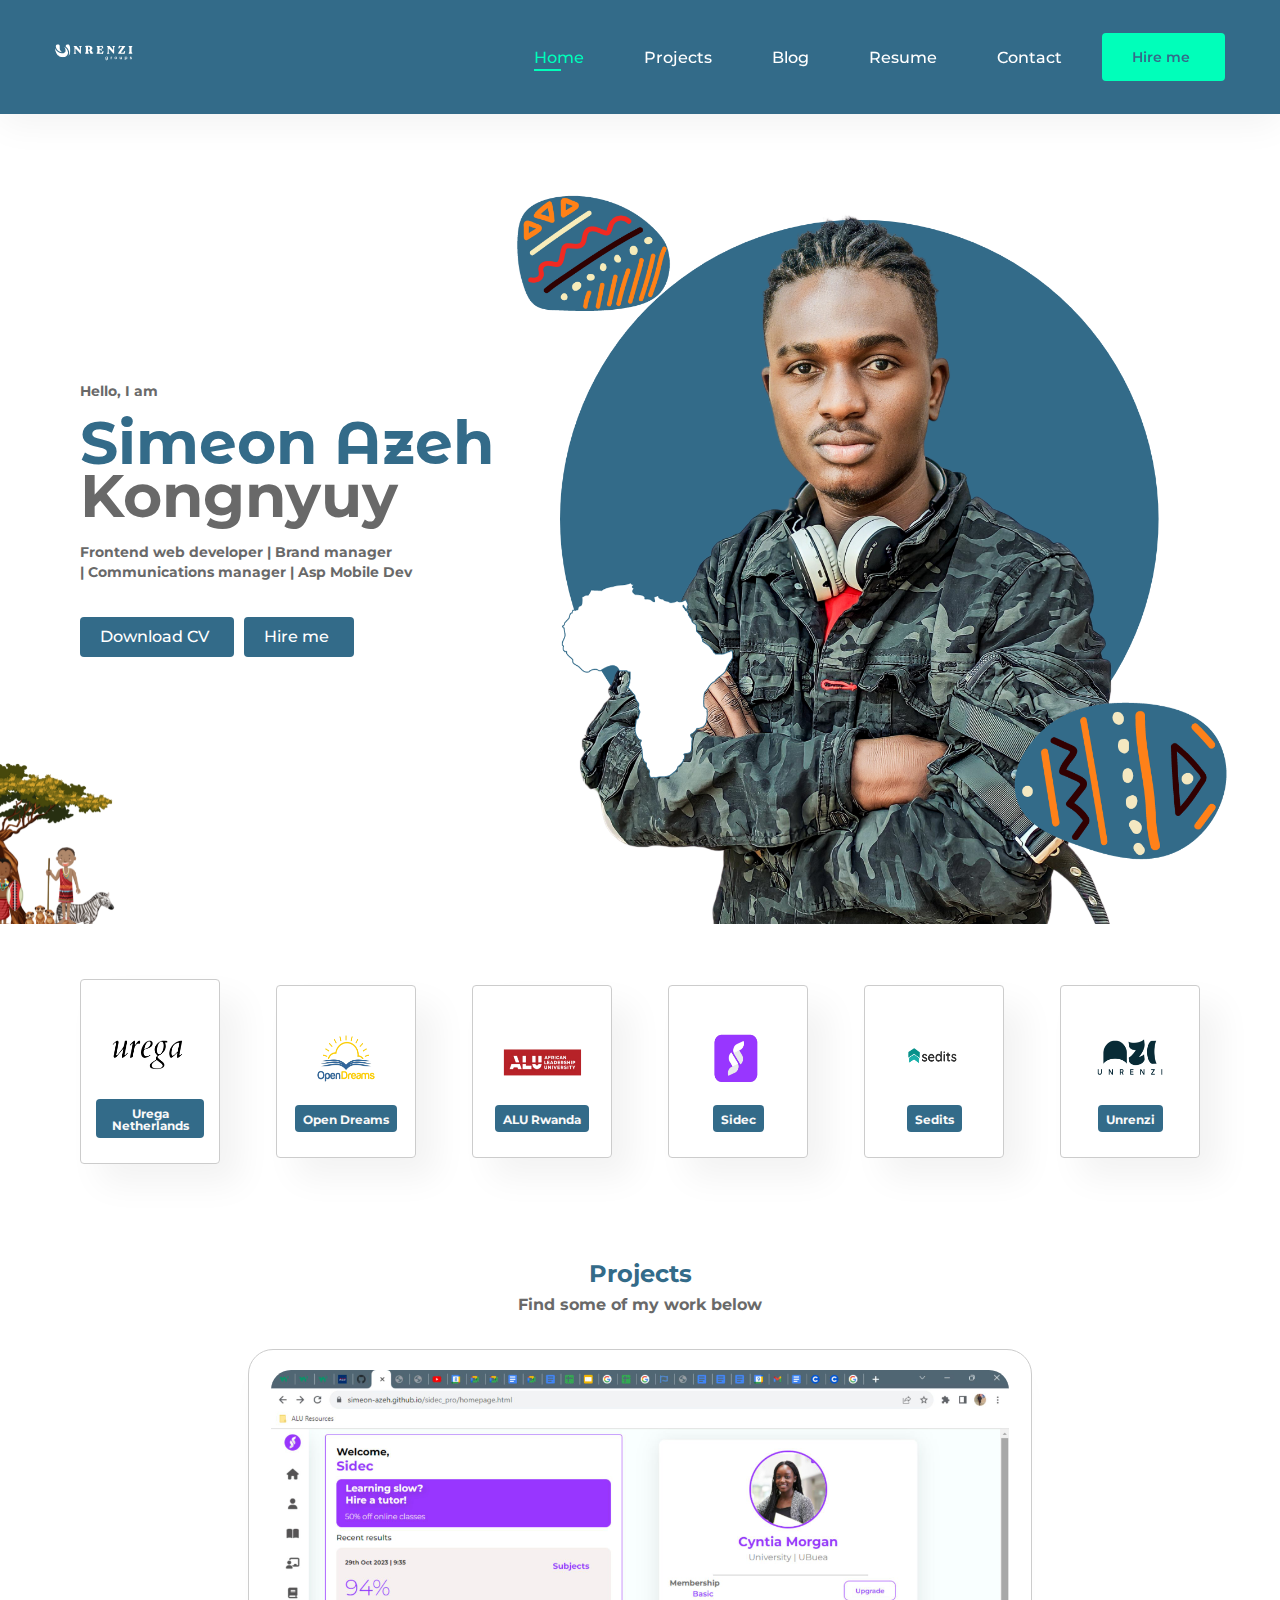
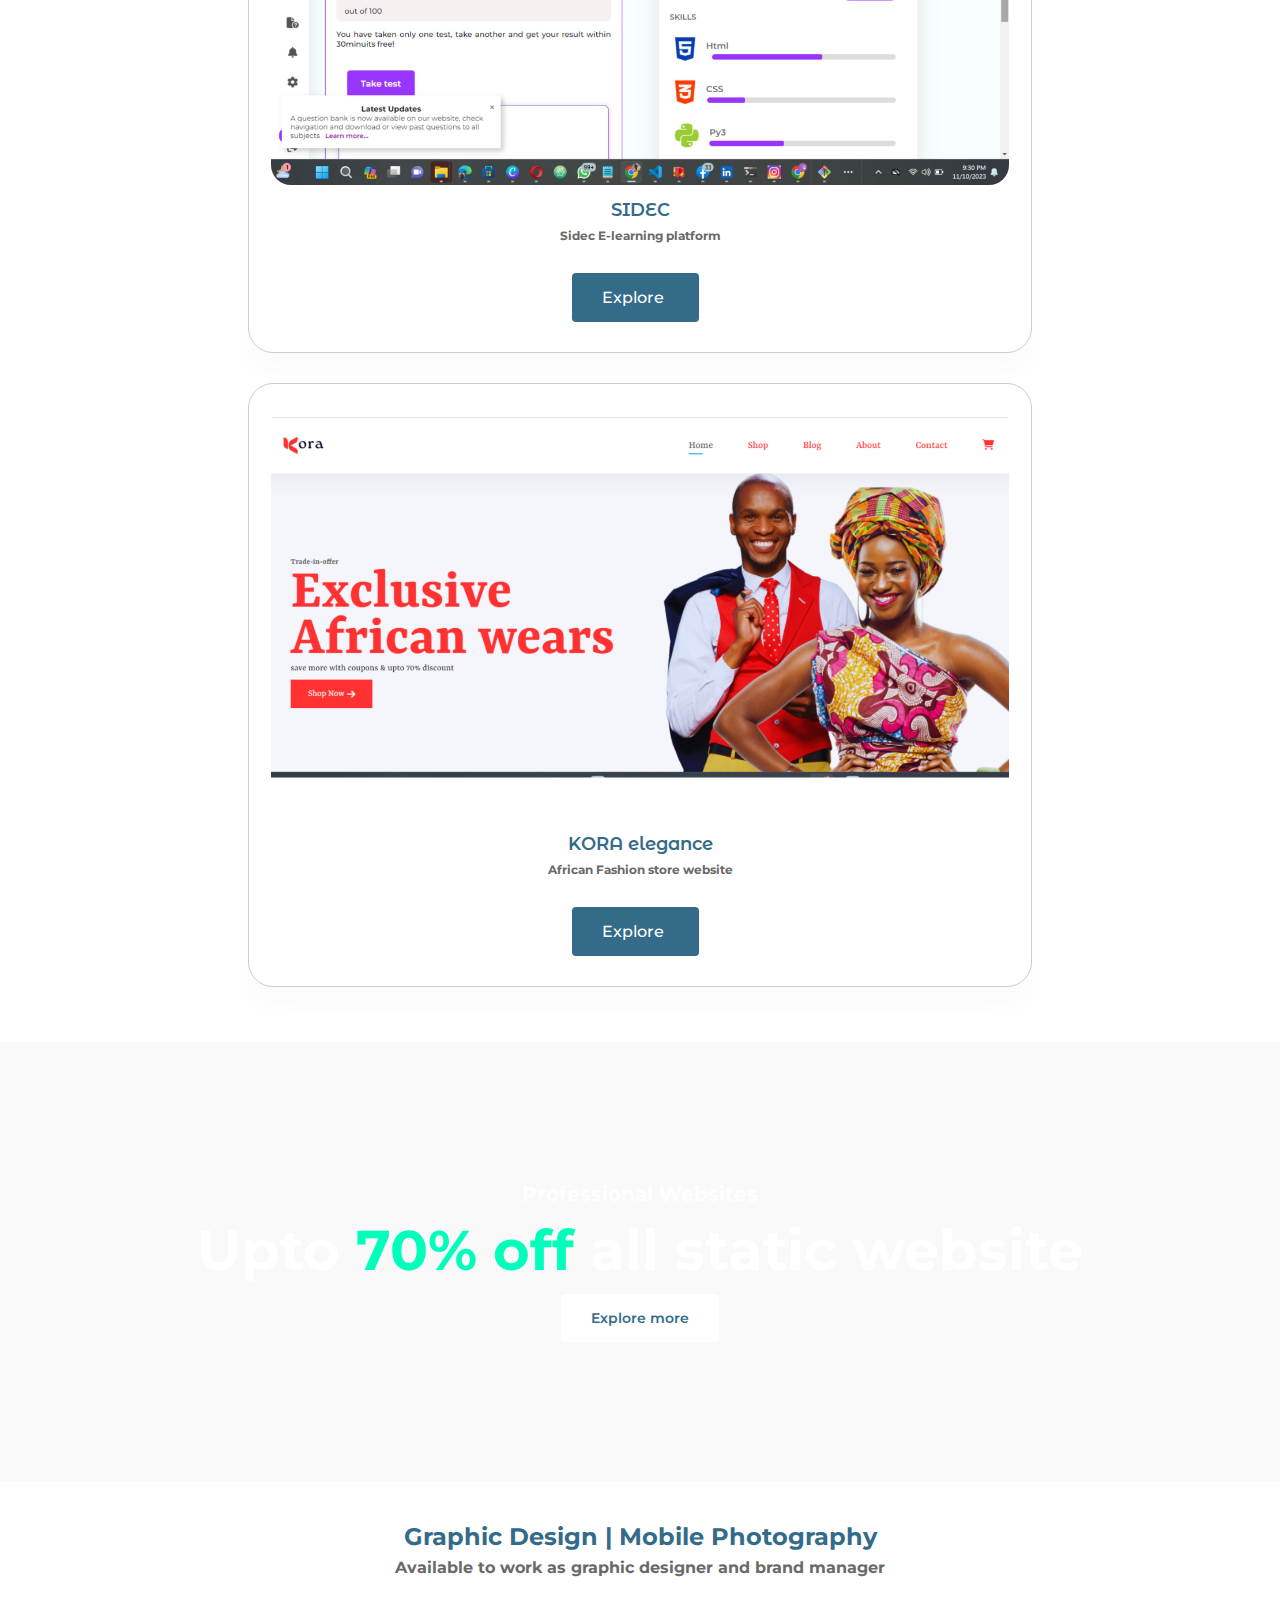
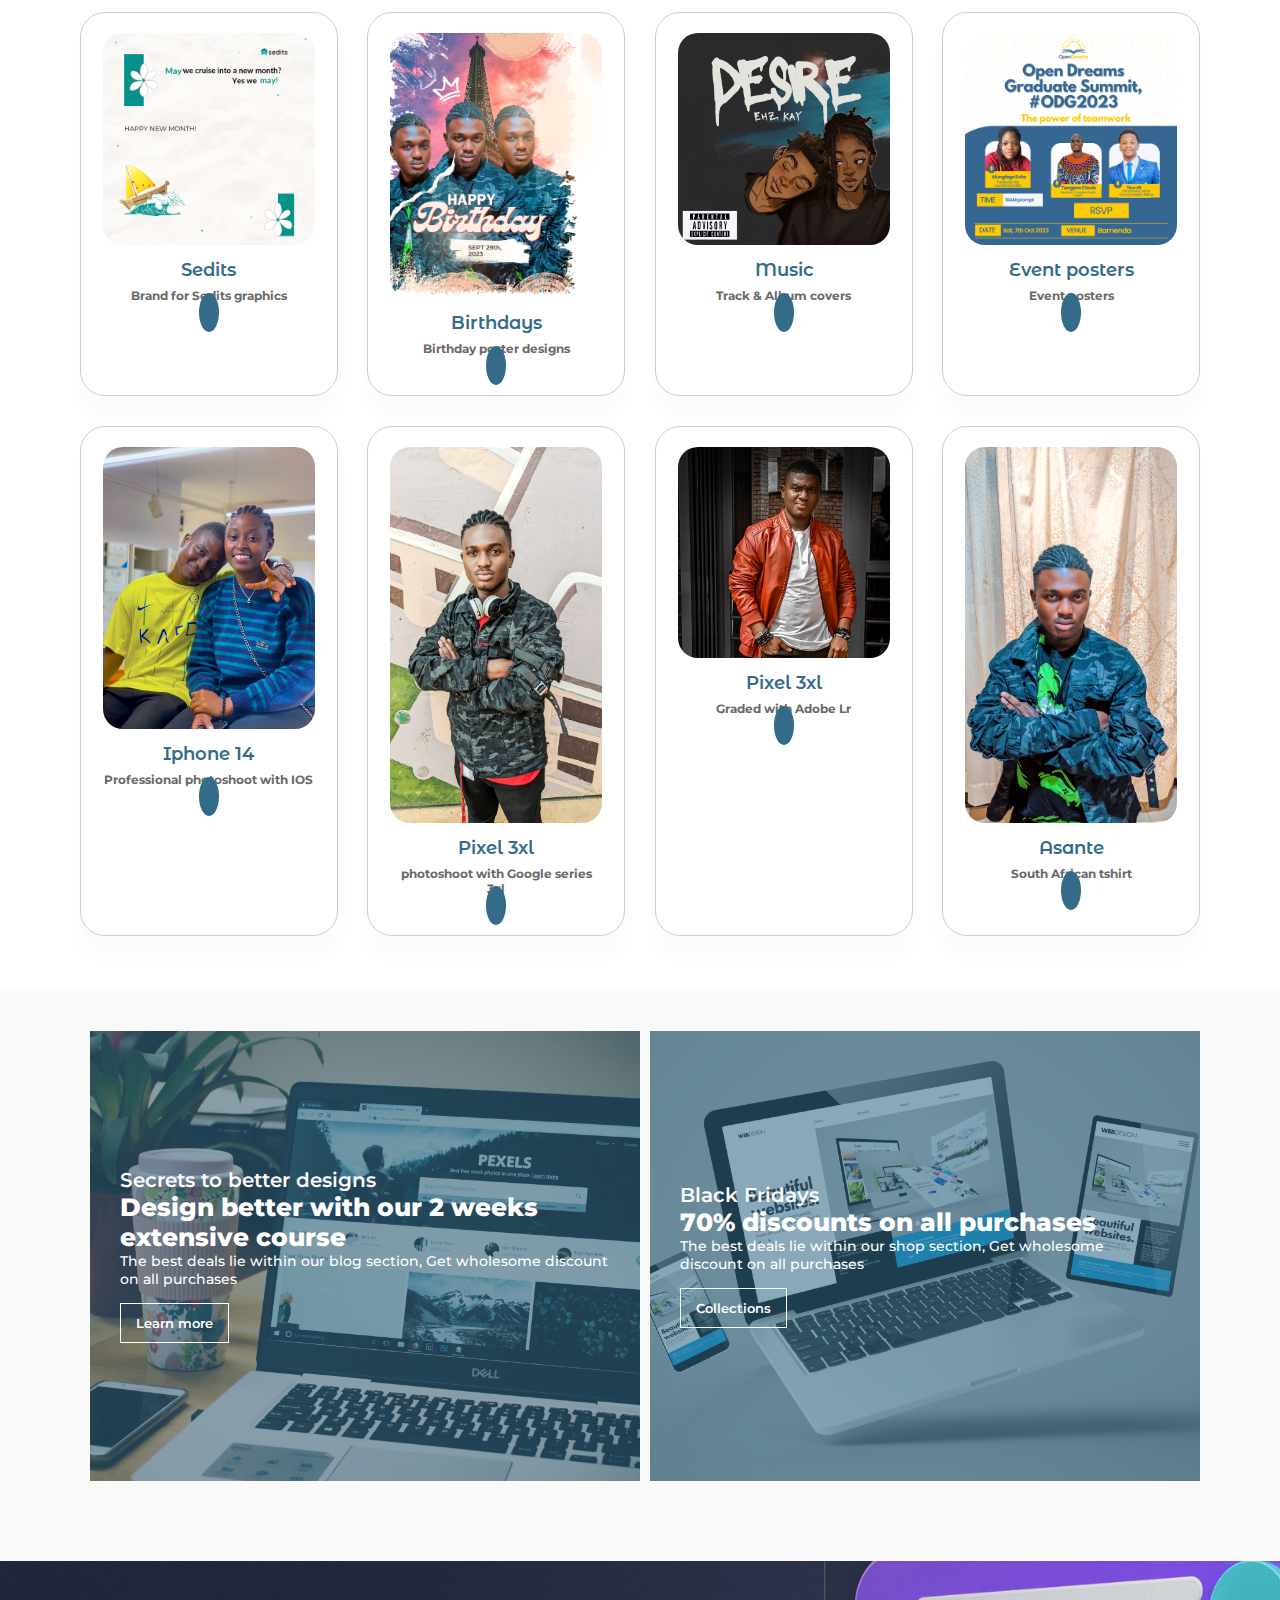
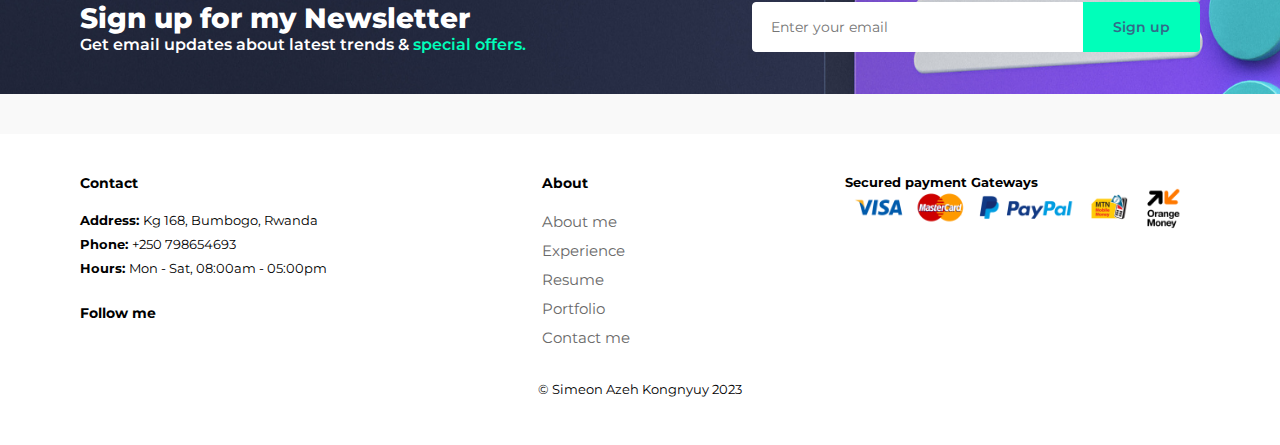
==== commit 18486355: "fourth" ====
--- a/index.html
+++ b/index.html
@@ -3,7 +3,7 @@
 <head>
     <meta charset="UTF-8">
     <meta name="viewport" content="width=device-width, initial-scale=1.0">
-    <title>kora</title>
+    <title>Simeon</title>
     <link rel="stylesheet" href="style.css">
     <link rel="icon" href="images/1.png" type="image/png">
     <link rel="stylesheet" href="https://cdnjs.cloudflare.com/ajax/libs/font-awesome/6.4.2/css/all.min.css" integrity="sha512-z3gLpd7yknf1YoNbCzqRKc4qyor8gaKU1qmn+CShxbuBusANI9QpRohGBreCFkKxLhei6S9CQXFEbbKuqLg0DA==" crossorigin="anonymous" referrerpolicy="no-referrer" />
@@ -38,7 +38,7 @@
         <h4>Frontend web developer | Brand manager <br>
             | Communications manager | Asp Mobile Dev</h4></p>
         <div class="hero-buts">
-            <button class="normal hire">Download CV<i class="fa-solid fa-download"></i></button>
+            <button class="normal hire" onclick="openPdfInViewer('https://drive.google.com/uc?export=download&id=1XvTMAr_zQBk7ZVdBWg6NoZxgFiS4nYSg')">Download CV<i class="fa-solid fa-download"></i></button>
             <button class="normal hire">Hire me<i class="fa-solid fa-arrow-right"></i></button>
         </div>
     </section>
@@ -212,8 +212,8 @@
         <p>Get email updates about latest trends & <span>special offers.</span></p>
     </div>
     <div class="form">
-        <input type ="text" placeholder="Enter your email">
-        <button class="normal">Sign up</button>
+        <input type ="email" id="newsletterEmail" placeholder="Enter your email" required>
+        <button class="normal" onclick="subscribeToNewsletter()">Sign up</button>
     </div>
 </section>
     <button id="scrollToTopButton" onclick="scrollToTop()">
@@ -223,7 +223,6 @@
 
 <footer class="section-p1 img-con">
     <div class="col">
-        <img id="img-logo" class="logo" src="images/logo.svg">
         <h4>Contact</h4>
         <p><strong>Address: </strong>Kg 168, Bumbogo, Rwanda</p>
         <p><strong>Phone: </strong>+250 798654693</p>
@@ -250,13 +249,6 @@
         <a href="#">Contact me</a>
     </div>
 
-    <div class="col">
-        <h4>My Account</h4>
-        <a href="#">Sign in</a>
-        <a href="#">Create account</a>
-        <a href="#">Book</a>
-        <a href="#">Help</a>
-    </div>
 
     <div class="col install">
         <h5>Secured payment Gateways</h5>
@@ -310,5 +302,52 @@
             })
         }
     </script>
+    <script>
+        function openPdfInViewer(pdfUrl) {
+          var viewerUrl = 'https://docs.google.com/viewer?url=' + encodeURIComponent(pdfUrl);
+          window.open(viewerUrl, '_blank');
+        }
+      </script>
+
+<script>
+    function subscribeToNewsletter() {
+        const email = document.getElementById('newsletterEmail').value;
+        const spreadsheetId = '1EGrjSyAGdlu2i5Q-v_CzK0RV5ZsiT1Ysl2vGHr9yscc';
+        const apiKey = 'AIzaSyDX8s_28QybtSGJCiO0vqwPJiXK3eWh15w';
+        const sheetName = 'Sheet1'; // Adjust if your sheet name is different
+
+        // Construct the URL for the Google Sheets API
+        const url = `https://sheets.googleapis.com/v4/spreadsheets/${spreadsheetId}/values/Newsletter:append?valueInputOption=RAW&key=${apiKey}`;
+
+        // Prepare the data
+        const values = [[email]];
+
+        // Make a POST request to Google Sheets API
+        fetch(url, {
+            method: 'POST',
+            headers: {
+                'Content-Type': 'application/json',
+            },
+            body: JSON.stringify({
+                values: values,
+            }),
+        })
+        .then(response => {
+            if (!response.ok) {
+                throw new Error('Network response was not ok');
+            }
+            return response.json();
+        })
+        .then(data => {
+            console.log('Success:', data);
+            alert('Thank you for subscribing!');
+        })
+        .catch((error) => {
+            console.error('Error:', error);
+            alert('Error subscribing. Please try again later.');
+        });
+    }
+</script>
+
 </body>
 </html>--- a/style.css
+++ b/style.css
@@ -247,7 +247,7 @@
 #product1 .pro {
 position: relative;
 text-align: center;
-width: 80%;
+width: 70%;
 min-width: 200px;
 border-radius: 25px;
 cursor: pointer;
@@ -296,7 +296,12 @@
 border-radius: 20px;
 margin-top: 10px;
 }
-
+#product1 .pro video,
+#product1 .pro-2 video {
+    width: 100%;
+    border-radius: 20px;
+    margin-top: 10px;
+}
 #product1 .pro .des,
 #product1 .pro-2 .des {
 text-align: center;
@@ -655,7 +660,7 @@
 }
 #pagination a {
     text-decoration:none ;
-    background-color: #ff3131;
+    background-color: #336b89;
     color: #fff;
     padding: 15px 20px;
     border-radius: 4px;
@@ -689,7 +694,7 @@
 }
 #prodetails .single-pro-details h4 {
     padding: 40px 0 20px 0;
-    color: #ff3131;
+    color: #336b89;
 }
 #prodetails .single-pro-details h2 {
     font-size: 26px;
@@ -700,18 +705,20 @@
     margin-bottom: 20px;
 }
 #prodetails .single-pro-details input {
-    width: 50px;
-    height: 47px;
+    width: 100px;
+    height: 50px;
+    border: 1px solid #ccc;
     padding-left: 10px;
     font-size: 16px;
     margin-right: 10px;
 }
 #prodetails .single-pro-details button {
-    background: #ff3131;
+    background: #336b89;
     color: #fff;
 }
 #prodetails .single-pro-details input:focus {
     outline: none;
+    box-shadow: 2px 4px 15px 10px rgba(0, 0, 0, 0.05);
 }
 #prodetails .single-pro-details span {
     line-height: 25px;
@@ -760,10 +767,10 @@
     right: -60px;
 }
 #blog .blog-details a:hover {
-    color: #ff3131;
+    color: #336b89;
 }
 #blog .blog-details a:hover::after {
-    background-color: #ff3131;
+    background-color: #336b89;
 }
 #blog .blog-box h1 {
     position: absolute;
@@ -781,7 +788,7 @@
     margin-top: 5px;
 }
 #page-header.about-header {
-    background-image: url("images/blogbanner.png");
+    background-image: url("images/banner2.png");
 }
 #about-head {
     display: flex;
@@ -808,7 +815,31 @@
     border-radius: 20px;
     outline: none;
 }
-
+#login-head {
+    display: flex;
+    align-items: center;
+    justify-content: center;
+}
+form {
+    padding: 20px 15px;
+    width: 450px;
+    height: 350px;
+    background-color: #fff;
+    box-shadow: 2px 3px 4px rgba(0, 0, 0, 0.1);
+    border-radius: 10px;
+}
+form h2 {
+    text-align: center;
+    color: #336b89;
+    margin: 20px 0 20px 0;
+}
+form input {
+    width: 100%;
+    padding: 10px 15px;
+    border: none;
+    border-bottom: 1px solid #3789b6;
+    margin-top: 20px;
+}
 
 @media (max-width:799px) {
 .section-p1 {
@@ -888,7 +919,22 @@
 #feature .fe-box {
     margin: 15px 15px;
 }
-#product1 ,.pro-container {
+#product1 .pro-2 {
+    position: relative;
+    width: 41%;
+    min-width: 250px;
+    border-radius: 25px;
+    cursor: pointer;
+    padding: 10px 22px;
+    border: 1px solid #ccc;
+    margin: 15px 30px;
+    box-shadow: 0px 20px 20px 0 rgba(0, 0, 0, 0.02);
+    transition: 0.3s ease;
+}
+#product1 .pro-container {
+    justify-content: center;
+}
+#product1 .pro-container-2 {
     justify-content: center;
 }
 #product1 .pro {
@@ -908,17 +954,22 @@
     padding: 10px;
    
 }
+
 #sm-banner .banner-box {
-    min-width: 100%;
+    width: 100%;
     height: 30vh;
     margin-bottom: 20px;
+    padding-right: 20px;
 }
 #banner3 .banner-box {
     width: 23%;
 }
 #newsletter .form {
-    width: 65%;
+    width: 100%;
     margin-top: 20px;
+}
+#newsletter button {
+   margin-right: 20px;
 }
 }
 @media (max-width: 499px) {
@@ -965,12 +1016,15 @@
     justify-content: center;
   
 }
+#product1 .pro-2 {
+    width: 80%;
+    
+}
 #sm-banner {
     padding-right: 25px;
 }
 #sm-banner .banner-box {
-    height: 40vh;
-   
+    min-width: 359px;
 }
 #sm-banner .banner-box2 {
     margin-top: 20px;
@@ -1014,10 +1068,13 @@
    margin-top: -20px;
 }
 #blog {
-    padding: 90px 30px 0 30px;
+    padding: 90px 20px 0 15px;
 }
 #blog .blog-details h4 {
-    margin-top: -130px;
+    margin-top: -100px;
+}
+#blog .blog-details a::after {
+    right: -55px;
 }
 #about-head {
     flex-direction: column;
